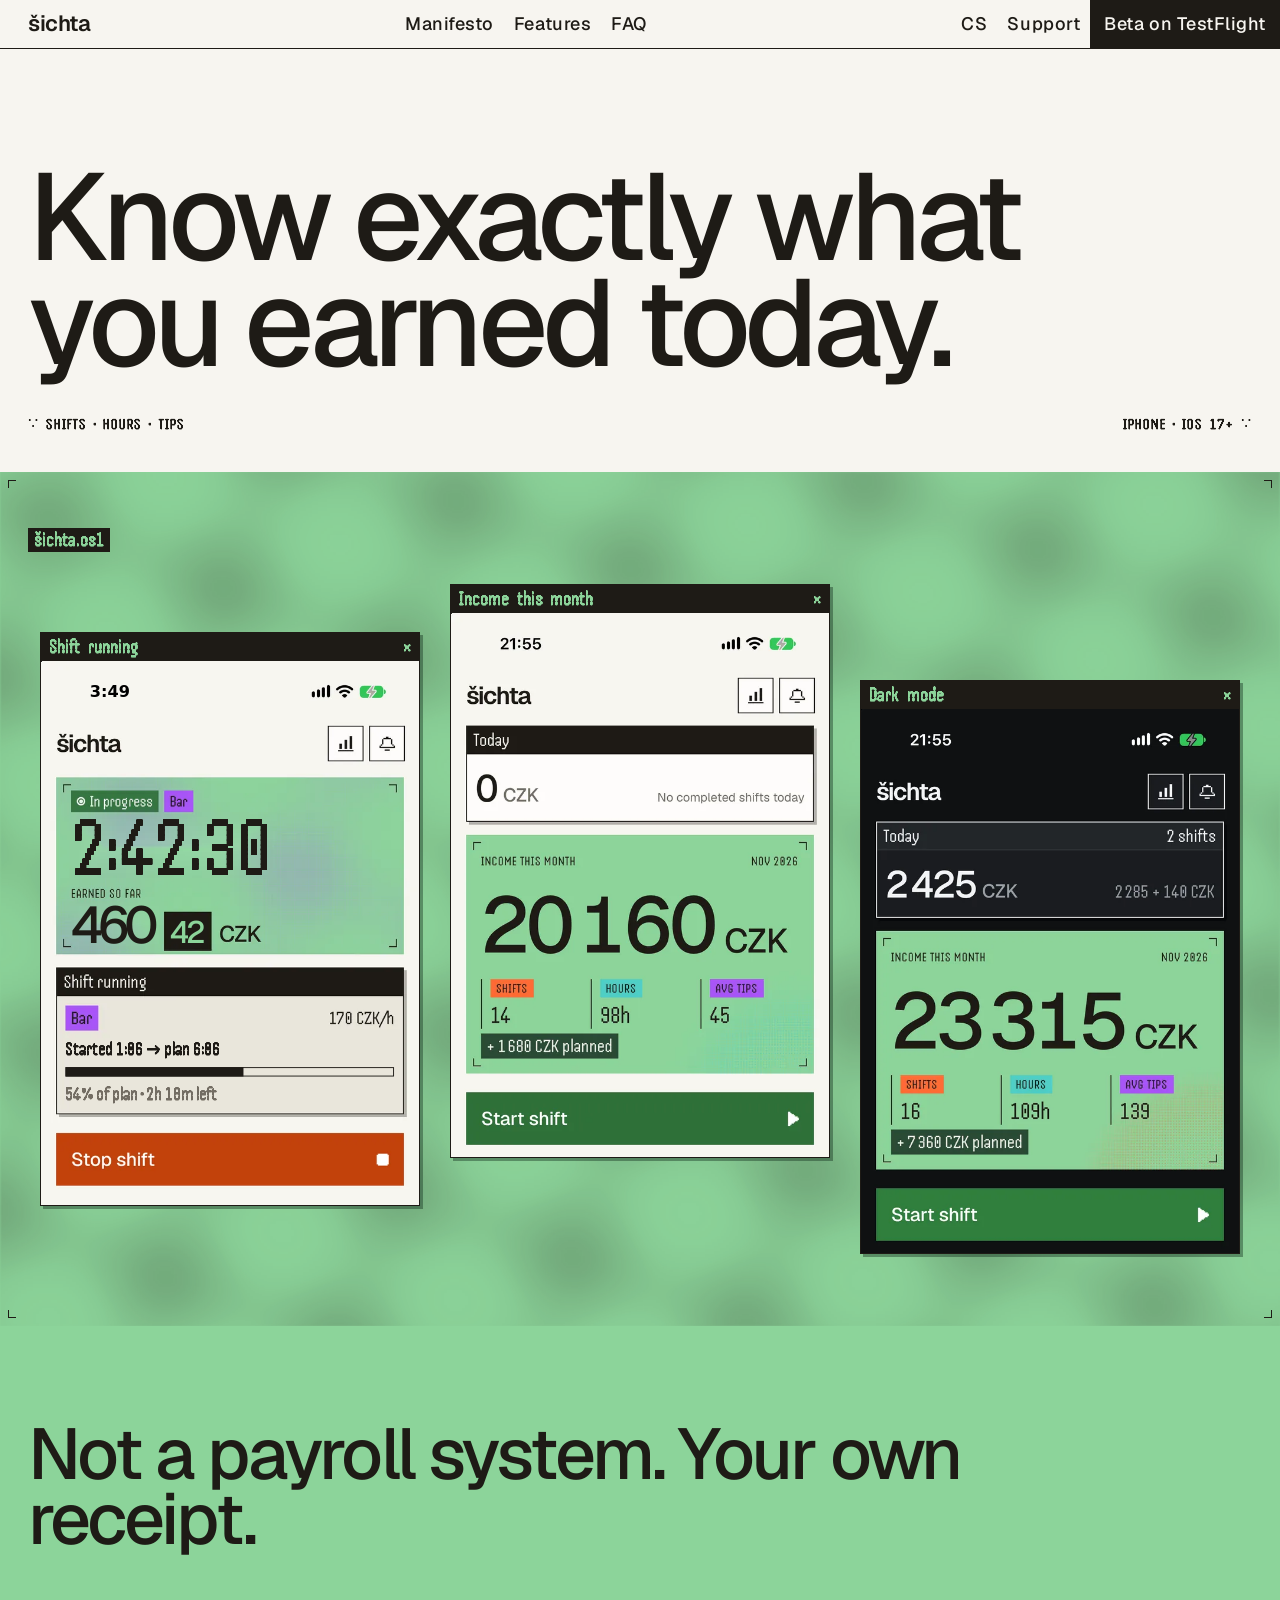
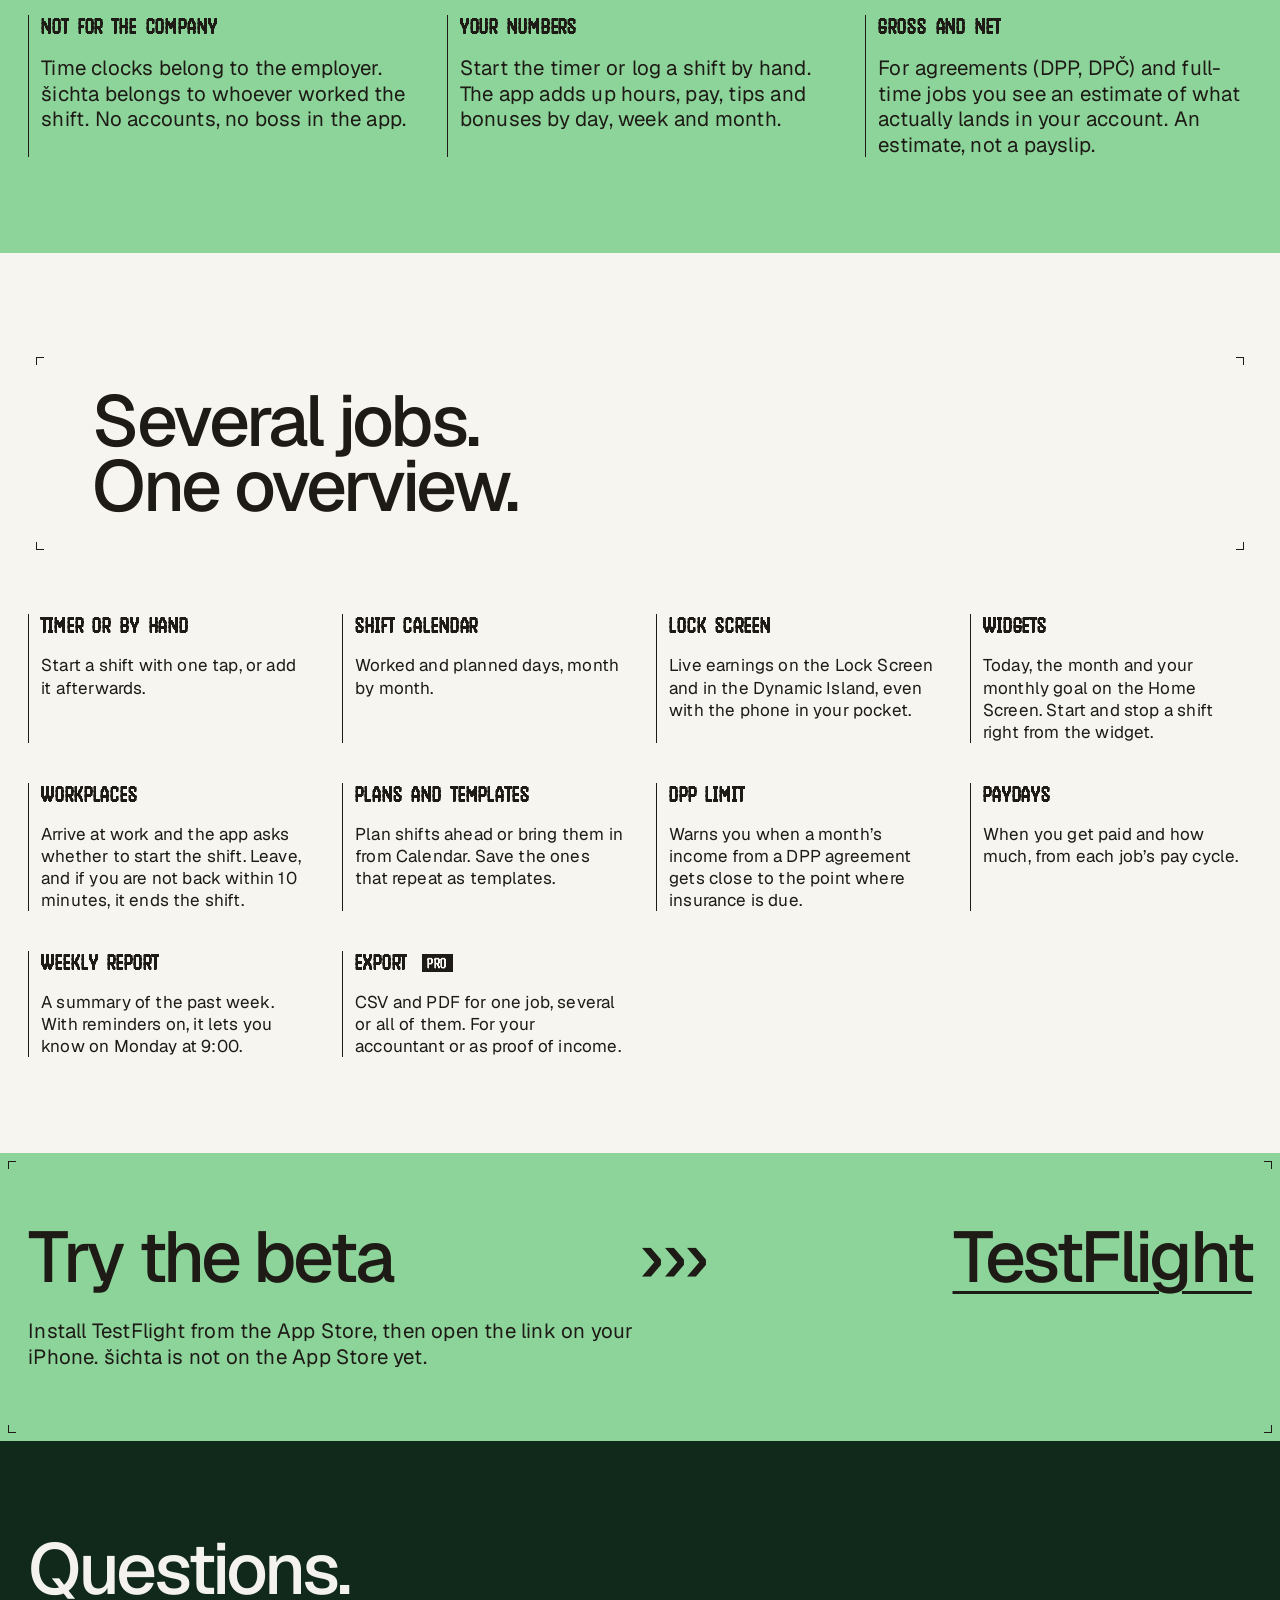
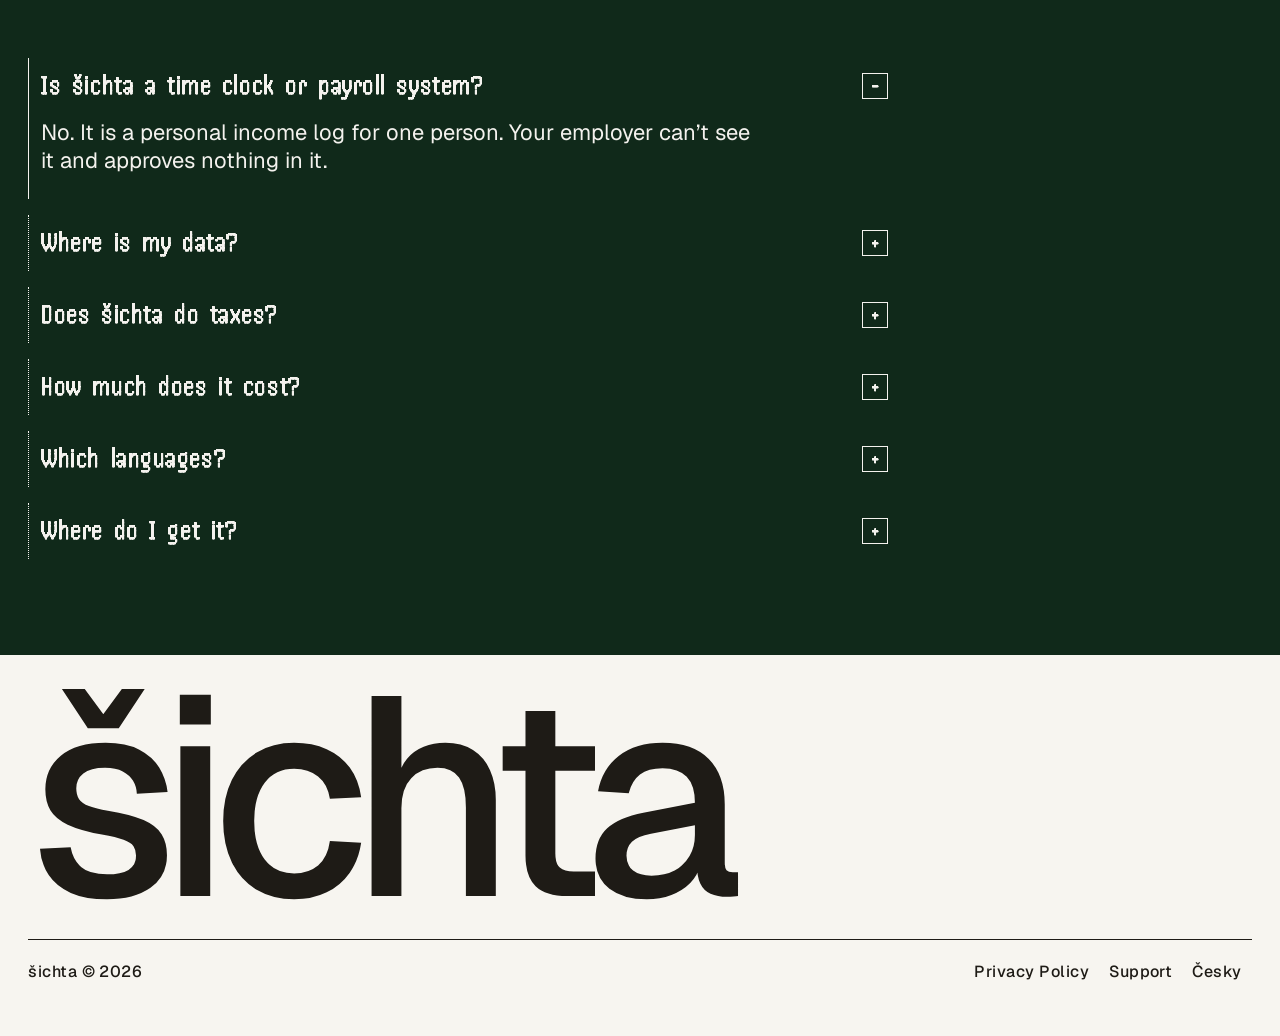
==== index.en.html @ 4fa84c01 "Landing: live running shift, stage shader, sticky header - The running-shift screenshot now ticks fr" ====
<!doctype html>
<html lang="en">
<head>
<meta charset="utf-8">
<meta name="viewport" content="width=device-width, initial-scale=1">
<title>šichta — know exactly what you earned today</title>
<meta name="description" content="šichta is a personal log of your shifts and earnings for side jobs, agreements and full-time work. Timer, tips, net pay estimate, paydays and widgets. iPhone beta on TestFlight.">
<link rel="canonical" href="https://theanhgen.github.io/sichta-legal/index.en.html">
<link rel="alternate" hreflang="cs" href="https://theanhgen.github.io/sichta-legal/">
<link rel="alternate" hreflang="en" href="https://theanhgen.github.io/sichta-legal/index.en.html">
<link rel="alternate" hreflang="x-default" href="https://theanhgen.github.io/sichta-legal/">
<meta name="theme-color" content="#F7F5F0">
<meta property="og:type" content="website">
<meta property="og:site_name" content="šichta">
<meta property="og:locale" content="en_US">
<meta property="og:title" content="šichta — know exactly what you earned today">
<meta property="og:description" content="šichta is a personal log of your shifts and earnings for side jobs, agreements and full-time work. Timer, tips, net pay estimate, paydays and widgets. iPhone beta on TestFlight.">
<meta property="og:url" content="https://theanhgen.github.io/sichta-legal/index.en.html">
<meta property="og:image" content="https://theanhgen.github.io/sichta-legal/assets/img/og-en.png">
<meta property="og:image:width" content="1200">
<meta property="og:image:height" content="630">
<meta property="og:image:alt" content="šichta — your personal log of shifts and earnings">
<meta name="twitter:card" content="summary_large_image">
<link rel="icon" type="image/png" sizes="32x32" href="assets/img/favicon-32.png">
<link rel="apple-touch-icon" href="assets/img/apple-touch-icon.png">
<link rel="preload" href="assets/fonts/Geist-Medium.woff2" as="font" type="font/woff2" crossorigin>
<link rel="preload" href="assets/fonts/Handjet-Medium.woff2" as="font" type="font/woff2" crossorigin>
<link rel="stylesheet" href="assets/site.css?v=4">
<script src="assets/site.js?v=4" defer></script>
</head>
<body>
<a class="skip" href="#main">Skip to content</a>
<header class="nav">
<a class="brand" href="#top">šichta</a>
<nav class="grp sections" aria-label="Sections">
<a href="#manifest">Manifesto</a>
<a href="#features">Features</a>
<a href="#faq">FAQ</a>
</nav>
<div class="grp">
<a href="index.html" hreflang="cs" lang="cs" title="Česky">CS</a>
<a class="wide" href="support.en.html">Support</a>
<a class="cta" href="https://testflight.apple.com/join/hakq1vy3">Beta on TestFlight</a>
</div>
</header>

<main id="main">
<section id="top" class="hero wrap">
<h1 class="hero-h">Know exactly what<br>you earned today.</h1>
<div class="hero-meta">
<span class="mono">∵ shifts · hours · tips</span>
<span class="mono">iPhone · iOS 17+ ∵</span>
</div>
</section>

<section class="stage-sec blk dots crop wrap" data-shader aria-label="Screenshots of the app">
<span class="tk tl"></span><span class="tk tr"></span><span class="tk bl"></span><span class="tk br"></span>
<div class="dither" style="right: -160px; bottom: -200px; width: 720px; height: 720px"></div>
<div class="dither" style="left: -220px; top: 120px; width: 520px; height: 520px"></div>
<div style="position: relative; margin-bottom: 32px"><span class="chip">šichta.os1</span></div>
<div class="stage">
<figure class="win">
<figcaption class="win-bar"><span>Shift running</span><span aria-hidden="true">×</span></figcaption>
<div class="live" data-live="en">
<img src="assets/img/run-en.webp" data-live-src="assets/img/run-en-live.webp" width="640" height="923" alt="A running shift: timer, 460 CZK earned so far, 170 CZK/h, 54% of plan" decoding="async">
<svg class="live-ov" viewBox="0 0 1206 1740" aria-hidden="true" focusable="false">
<text class="lv-sb" data-k="clock" x="155.7" y="116">21:54</text>
<text class="lv-timer" data-k="timer" x="96" y="680">2:42:27</text>
<text class="lv-int" data-k="int" x="96.4" y="900">460</text>
<svg class="lv-cents" x="395" y="805" width="146" height="119" viewBox="0 0 146 119" overflow="hidden"><g class="lv-roll" data-k="c0"></g><g class="lv-roll" data-k="c1"></g></svg>
<text class="lv-line" data-k="start" x="77.5" y="1257.8"></text>
<rect class="lv-fill" data-k="fill" x="78" y="1298" width="570" height="30"/>
<rect class="lv-frame" x="79.5" y="1299.5" width="1047" height="27"/>
<text class="lv-line lv-muted" data-k="pct" x="77.7" y="1403.7"></text>
</svg>
</div>
</figure>
<figure class="win">
<figcaption class="win-bar"><span>Income this month</span><span aria-hidden="true">×</span></figcaption>
<img src="assets/img/month-en.webp" width="640" height="923" alt="Home screen: income this month 20,160 CZK, 14 shifts, 98 hours" loading="lazy" decoding="async">
</figure>
<figure class="win">
<figcaption class="win-bar"><span>Dark mode</span><span aria-hidden="true">×</span></figcaption>
<img src="assets/img/dark-en.webp" width="640" height="923" alt="Home screen in dark mode: today 2,425 CZK, month 23,315 CZK, upcoming planned shifts" loading="lazy" decoding="async">
</figure>
</div>
</section>

<section id="manifest" class="sec blk wrap">
<h2 class="sec-h" style="max-width: 1100px">Not a payroll system. Your own receipt.</h2>
<div class="cols" style="margin-top: 64px">
<div class="rule">
<h3 class="mono">Not for the company</h3>
<p class="lead">Time clocks belong to the employer. šichta belongs to whoever worked the shift. No accounts, no boss in the app.</p>
</div>
<div class="rule">
<h3 class="mono">Your numbers</h3>
<p class="lead">Start the timer or log a shift by hand. The app adds up hours, pay, tips and bonuses by day, week and month.</p>
</div>
<div class="rule">
<h3 class="mono">Gross and net</h3>
<p class="lead">For agreements (DPP, DPČ) and full-time jobs you see an estimate of what actually lands in your account. An estimate, not a payslip.</p>
</div>
</div>
</section>

<section id="features" class="sec wrap">
<div class="crop" style="padding: 40px clamp(16px, 5vw, 80px)">
<span class="tk tl"></span><span class="tk tr"></span><span class="tk bl"></span><span class="tk br"></span>
<h2 class="sec-h">Several jobs.<br>One overview.</h2>
</div>
<div class="cols cols-f" style="margin-top: 56px">
<div class="rule">
<h3 class="mono">Timer or by hand</h3>
<p class="body">Start a shift with one tap, or add it afterwards.</p>
</div>
<div class="rule">
<h3 class="mono">Shift calendar</h3>
<p class="body">Worked and planned days, month by month.</p>
</div>
<div class="rule">
<h3 class="mono">Lock Screen</h3>
<p class="body">Live earnings on the Lock Screen and in the Dynamic Island, even with the phone in your pocket.</p>
</div>
<div class="rule">
<h3 class="mono">Widgets</h3>
<p class="body">Today, the month and your monthly goal on the Home Screen. Start and stop a shift right from the widget.</p>
</div>
<div class="rule">
<h3 class="mono">Workplaces</h3>
<p class="body">Arrive at work and the app asks whether to start the shift. Leave, and if you are not back within 10 minutes, it ends the shift.</p>
</div>
<div class="rule">
<h3 class="mono">Plans and templates</h3>
<p class="body">Plan shifts ahead or bring them in from Calendar. Save the ones that repeat as templates.</p>
</div>
<div class="rule">
<h3 class="mono">DPP limit</h3>
<p class="body">Warns you when a month’s income from a DPP agreement gets close to the point where insurance is due.</p>
</div>
<div class="rule">
<h3 class="mono">Paydays</h3>
<p class="body">When you get paid and how much, from each job’s pay cycle.</p>
</div>
<div class="rule">
<h3 class="mono">Weekly report</h3>
<p class="body">A summary of the past week. With reminders on, it lets you know on Monday at 9:00.</p>
</div>
<div class="rule">
<h3 class="mono">Export <span class="chip chip-pro">Pro</span></h3>
<p class="body">CSV and PDF for one job, several or all of them. For your accountant or as proof of income.</p>
</div>
</div>
</section>

<section id="beta" class="beta blk crop wrap">
<span class="tk tl"></span><span class="tk tr"></span><span class="tk bl"></span><span class="tk br"></span>
<div class="beta-row">
<h2 class="sec-h">Try the beta</h2>
<span class="sec-h" aria-hidden="true">›››</span>
<a class="sec-h" href="https://testflight.apple.com/join/hakq1vy3">TestFlight</a>
</div>
<p class="lead">Install TestFlight from the App Store, then open the link on your iPhone. šichta is not on the App Store yet.</p>
</section>

<section id="faq" class="sec night wrap">
<h2 class="sec-h">Questions.</h2>
<div class="faqs">
<details class="faq" open>
<summary>Is šichta a time clock or payroll system?</summary>
<p>No. It is a personal income log for one person. Your employer can’t see it and approves nothing in it.</p>
</details>
<details class="faq">
<summary>Where is my data?</summary>
<p>On your phone, with a backup in your iCloud. If you turn on AI Sync, shifts are also sent to šichta’s server. The app sends anonymous usage statistics to its own server, with no ad networks, and you can turn them off in Settings. Details are in the <a href="privacy-policy.en.html">Privacy Policy</a>.</p>
</details>
<details class="faq">
<summary>Does šichta do taxes?</summary>
<p>It estimates net pay for DPP, DPČ and full-time (HPP) jobs in the Czech Republic. An estimate, not a payslip.</p>
</details>
<details class="faq">
<summary>How much does it cost?</summary>
<p>The basics are free; history and the calendar show the current month and the three before it. Pro unlocks your full history and CSV and PDF export. We’ll announce the Pro price before the App Store release.</p>
</details>
<details class="faq">
<summary>Which languages?</summary>
<p>Czech and English. Vietnamese, Ukrainian and Russian are in beta.</p>
</details>
<details class="faq">
<summary>Where do I get it?</summary>
<p>For now as a beta on <a href="https://testflight.apple.com/join/hakq1vy3">TestFlight</a>. The App Store comes later.</p>
</details>
</div>
</section>
</main>

<footer class="foot wrap">
<div class="wordmark" aria-hidden="true">šichta</div>
<div class="nav">
<span>šichta © 2026</span>
<div class="grp">
<a href="privacy-policy.en.html">Privacy Policy</a>
<a href="support.en.html">Support</a>
<a href="index.html" hreflang="cs" lang="cs">Česky</a>
</div>
</div>
</footer>
</body>
</html>
---- assets/site.css ----
/* šichta landing page. Tokens from the app (Sichta/Theme/AppTheme.swift) and the
   redesign board's sichta.css: no radii, hairlines, hard offset shadows, inverted
   bitmap labels, colour blocks, crop ticks. Fonts are self-hosted (SIL OFL). */
@font-face { font-family: 'Geist'; src: url('fonts/Geist-Regular.woff2') format('woff2'); font-weight: 400; font-display: swap; }
@font-face { font-family: 'Geist'; src: url('fonts/Geist-Medium.woff2') format('woff2'); font-weight: 500; font-display: swap; }
@font-face { font-family: 'Geist'; src: url('fonts/Geist-SemiBold.woff2') format('woff2'); font-weight: 600; font-display: swap; }
@font-face { font-family: 'Handjet'; src: url('fonts/Handjet-Medium.woff2') format('woff2'); font-weight: 500; font-display: swap; }
@font-face { font-family: 'Handjet'; src: url('fonts/Handjet-Bold.woff2') format('woff2'); font-weight: 700; font-display: swap; }

:root {
  --bg: #F7F5F0;
  --surface: #FDFCFB;
  --panel: #E9E5DC;
  --ink: #1E1B16;
  --muted: #736D63;
  --fill: #2E7038;
  --shadow: rgba(30, 27, 22, .32);
  --pad: clamp(16px, 2.2vw, 32px);
  --mono: 'Handjet', ui-monospace, monospace;
}
* { box-sizing: border-box; }
html { scroll-behavior: smooth; -webkit-text-size-adjust: 100%; }
@media (prefers-reduced-motion: reduce) { html { scroll-behavior: auto; } }
body {
  margin: 0; background: var(--bg); color: var(--ink);
  font-family: 'Geist', system-ui, sans-serif; font-size: 16px; line-height: 1.25;
  -webkit-font-smoothing: antialiased;
}
a { color: inherit; }
a:focus-visible, summary:focus-visible { outline: 2px solid var(--fill); outline-offset: 2px; }
img { display: block; max-width: 100%; height: auto; }
.skip { position: absolute; left: -9999px; }
.skip:focus { left: 8px; top: 8px; z-index: 10; background: var(--ink); color: var(--bg); padding: 8px 12px; }

/* Blocks */
.wrap { padding-left: var(--pad); padding-right: var(--pad); }
.blk { --bg: #8CD49A; --muted: #2A4A35; --shadow: rgba(16, 41, 26, .4); background: var(--bg); color: var(--ink); }
.night { --bg: #10291A; --surface: #173524; --panel: #173524; --ink: #F4F2EE; --muted: #A9C2AF; --shadow: rgba(0, 0, 0, .5); background: var(--bg); color: var(--ink); }
.dots { background-image: radial-gradient(color-mix(in srgb, var(--ink) 55%, transparent) .8px, transparent 1px); background-size: 8px 8px; }
.dither { position: absolute; opacity: .6; background-image: radial-gradient(var(--ink) 1px, transparent 1.2px); background-size: 4px 4px; -webkit-mask-image: radial-gradient(closest-side, #000 35%, transparent 100%); mask-image: radial-gradient(closest-side, #000 35%, transparent 100%); pointer-events: none; }
.crop { position: relative; }
.crop > .tk { position: absolute; width: 8px; height: 8px; border: 0 solid var(--ink); pointer-events: none; }
.crop > .tl { top: 8px; left: 8px; border-top-width: 1px; border-left-width: 1px; }
.crop > .tr { top: 8px; right: 8px; border-top-width: 1px; border-right-width: 1px; }
.crop > .bl { bottom: 8px; left: 8px; border-bottom-width: 1px; border-left-width: 1px; }
.crop > .br { bottom: 8px; right: 8px; border-bottom-width: 1px; border-right-width: 1px; }

/* Type */
.mono { font-family: var(--mono); font-weight: 500; font-size: 16px; line-height: 1; letter-spacing: .06em; text-transform: uppercase; }
.mono, .chip, .win-bar, summary { font-variant-ligatures: none; word-spacing: .18em; }
.hero-h { margin: 0; font-weight: 500; font-size: clamp(52px, 9.6vw, 140px); line-height: .86; letter-spacing: -.045em; }
.sec-h { margin: 0; font-weight: 500; font-size: clamp(40px, 5.6vw, 82px); line-height: .9; letter-spacing: -.04em; }
.lead { margin: 0; font-size: clamp(18px, 1.6vw, 22px); line-height: 1.25; letter-spacing: .01em; }
.body { margin: 0; font-size: 17px; line-height: 1.3; letter-spacing: .01em; }
.chip { display: inline-block; background: var(--ink); color: var(--bg); font-family: var(--mono); font-weight: 500; font-size: 20px; line-height: 1; padding: 2px 6px; white-space: nowrap; }
.chip-pro { font-size: 16px; padding: 1px 5px; margin-left: 6px; vertical-align: 1px; letter-spacing: .04em; }

/* Nav */
body > header.nav { position: sticky; top: 0; z-index: 20; background: var(--bg); }
main section[id] { scroll-margin-top: 48px; }
.nav { display: flex; justify-content: space-between; align-items: stretch; flex-wrap: wrap; font-weight: 500; font-size: 18px; letter-spacing: .03em; border-bottom: 1px solid var(--ink); }
.nav a { display: flex; align-items: center; min-height: 48px; padding: 0 10px; text-decoration: none; }
.nav a:hover { text-decoration: underline; text-underline-offset: .2em; }
.nav .brand { padding-left: var(--pad); font-weight: 600; font-size: 22px; letter-spacing: -.02em; }
.nav .grp { display: flex; flex-wrap: wrap; }
.nav a.cta { background: var(--ink); color: var(--bg); padding: 0 14px; }
.nav a.cta:hover { text-decoration: none; background: var(--fill); }
@media (max-width: 720px) {
  .nav .sections, .nav .wide { display: none; }
  .nav { font-size: 16px; flex-wrap: nowrap; }
  .nav a.cta { padding: 0 12px; }
}

/* Hero */
.hero { padding-top: clamp(56px, 9vw, 150px); padding-bottom: 40px; }
@media (max-width: 720px) { .hero-h br { display: none; } }
.hero-meta { display: flex; justify-content: space-between; gap: 16px; flex-wrap: wrap; margin-top: 40px; }

/* Stage: real screenshots in board windows */
.stage-sec { padding-top: 56px; padding-bottom: 72px; overflow: hidden; }
.stage { position: relative; display: grid; grid-template-columns: repeat(3, minmax(0, 1fr)); gap: clamp(16px, 2.4vw, 32px); align-items: start; max-width: 1200px; margin: 0 auto; }
.stage > figure:nth-child(1) { margin-top: 48px; }
.stage > figure:nth-child(3) { margin-top: 96px; }
.win { margin: 0; background: var(--panel); border: 1px solid var(--ink); box-shadow: 3px 3px 0 var(--shadow); }
.win-bar { display: flex; justify-content: space-between; align-items: center; gap: 8px; background: var(--ink); color: var(--bg); font-family: var(--mono); font-weight: 500; font-size: 20px; line-height: 1; padding: 4px 8px; }
.win img { width: 100%; aspect-ratio: 640 / 923; background: var(--bg); }
/* Live running card: SVG text over a screenshot with the changing parts removed */
.live { position: relative; }
.live-ov { position: absolute; inset: 0; width: 100%; height: 100%; visibility: hidden; }
.live.on .live-ov { visibility: visible; }
.live-ov text { font-variant-ligatures: none; }
.lv-cents { overflow: hidden; }
.lv-sb { font-family: -apple-system, 'SF Pro Text', system-ui, sans-serif; font-weight: 600; font-size: 51.6px; fill: #000; }
.lv-timer { font-family: 'Handjet', ui-monospace, monospace; font-weight: 500; font-size: 265px; fill: #1E1B16; }
.lv-int { font-family: 'Geist', system-ui, sans-serif; font-weight: 500; font-size: 165px; letter-spacing: -14px; fill: #1E1B16; }
.lv-roll { transition: transform .16s ease-out; }
.lv-roll text { font-family: 'Geist', system-ui, sans-serif; font-weight: 500; font-size: 99px; fill: #8CD49A; text-anchor: middle; }
.lv-line { font-family: 'Handjet', ui-monospace, monospace; font-weight: 500; font-size: 61.7px; fill: #1E1B16; }
.lv-muted { fill: #736D63; }
.lv-fill { fill: #1E1B16; }
.lv-frame { fill: none; stroke: #1E1B16; stroke-width: 3; }
@media (prefers-reduced-motion: reduce) { .lv-roll { transition: none; } }

/* Stage shader (assets/site.js); the CSS dots stay as the fallback */
.stage-sec > canvas.shader { position: absolute; inset: 0; width: 100%; height: 100%; pointer-events: none; filter: blur(.8px); }
.stage-sec.shader-on { background-image: none; }
.stage-sec.shader-on .dither { display: none; }

@media (max-width: 760px) {
  .stage { display: flex; overflow-x: auto; scroll-snap-type: x mandatory; gap: 16px; margin: 0 calc(-1 * var(--pad)); padding: 0 var(--pad) 12px; -webkit-overflow-scrolling: touch; }
  .stage > figure { flex: 0 0 78%; scroll-snap-align: center; margin-top: 0 !important; }
}

/* Sections */
.sec { padding-top: clamp(64px, 8vw, 96px); padding-bottom: clamp(64px, 8vw, 96px); }
.cols { display: grid; grid-template-columns: repeat(auto-fit, minmax(240px, 1fr)); gap: 32px; }
.cols-f { grid-template-columns: repeat(auto-fit, minmax(220px, 1fr)); gap: 40px 32px; }
.rule { border-left: 1px solid var(--ink); padding-left: 12px; }
.rule h3 { margin: 0 0 18px; }
.rule h3.mono { font-weight: 700; font-size: 22px; letter-spacing: .04em; }
.note { margin: 40px 0 0; color: var(--muted); font-size: 15px; line-height: 1.35; max-width: 720px; }
.note a { text-underline-offset: .15em; }

/* Beta CTA */
.beta { padding-top: 72px; padding-bottom: 72px; }
.beta-row { display: flex; flex-wrap: wrap; justify-content: space-between; align-items: center; gap: 24px; }
.beta-row a { text-underline-offset: .12em; text-decoration-thickness: 3px; }
.beta-row a:hover { background: var(--ink); color: var(--bg); text-decoration: none; }
.beta p { margin: 28px 0 0; max-width: 640px; }

/* FAQ */
.faqs { margin-top: 56px; display: flex; flex-direction: column; gap: 16px; max-width: 860px; }
details.faq { border-left: 1px dotted var(--ink); padding: 0 0 0 12px; }
details.faq[open] { border-left-style: solid; }
details.faq > summary { display: flex; justify-content: space-between; align-items: center; gap: 16px; min-height: 56px; cursor: pointer; list-style: none; font-family: var(--mono); font-weight: 500; font-size: clamp(22px, 2.2vw, 28px); line-height: 1.05; letter-spacing: .02em; }
details.faq > summary::-webkit-details-marker { display: none; }
details.faq > summary::after { content: '+'; display: grid; place-items: center; flex: none; width: 24px; height: 24px; border: 1px solid var(--ink); font-family: var(--mono); font-size: 20px; line-height: 1; }
details.faq[open] > summary::after { content: '−'; }
details.faq > p { margin: 0; padding: 4px 0 24px; max-width: 720px; font-size: clamp(18px, 1.8vw, 22px); line-height: 1.3; }
details.faq a { text-underline-offset: .15em; }

/* Footer */
.foot { padding-top: 32px; padding-bottom: 40px; }
.wordmark { font-weight: 500; font-size: clamp(96px, 22vw, 330px); line-height: .78; letter-spacing: -.06em; }
.foot .nav { margin-top: 32px; font-size: 16px; border-top: 1px solid var(--ink); border-bottom: 0; padding-top: 8px; }
.foot .nav span { display: flex; align-items: center; min-height: 48px; }
@media (max-width: 720px) {
  .foot .nav { flex-wrap: wrap; flex-direction: column; }
  .foot .nav a { padding: 0 20px 0 0; }
}
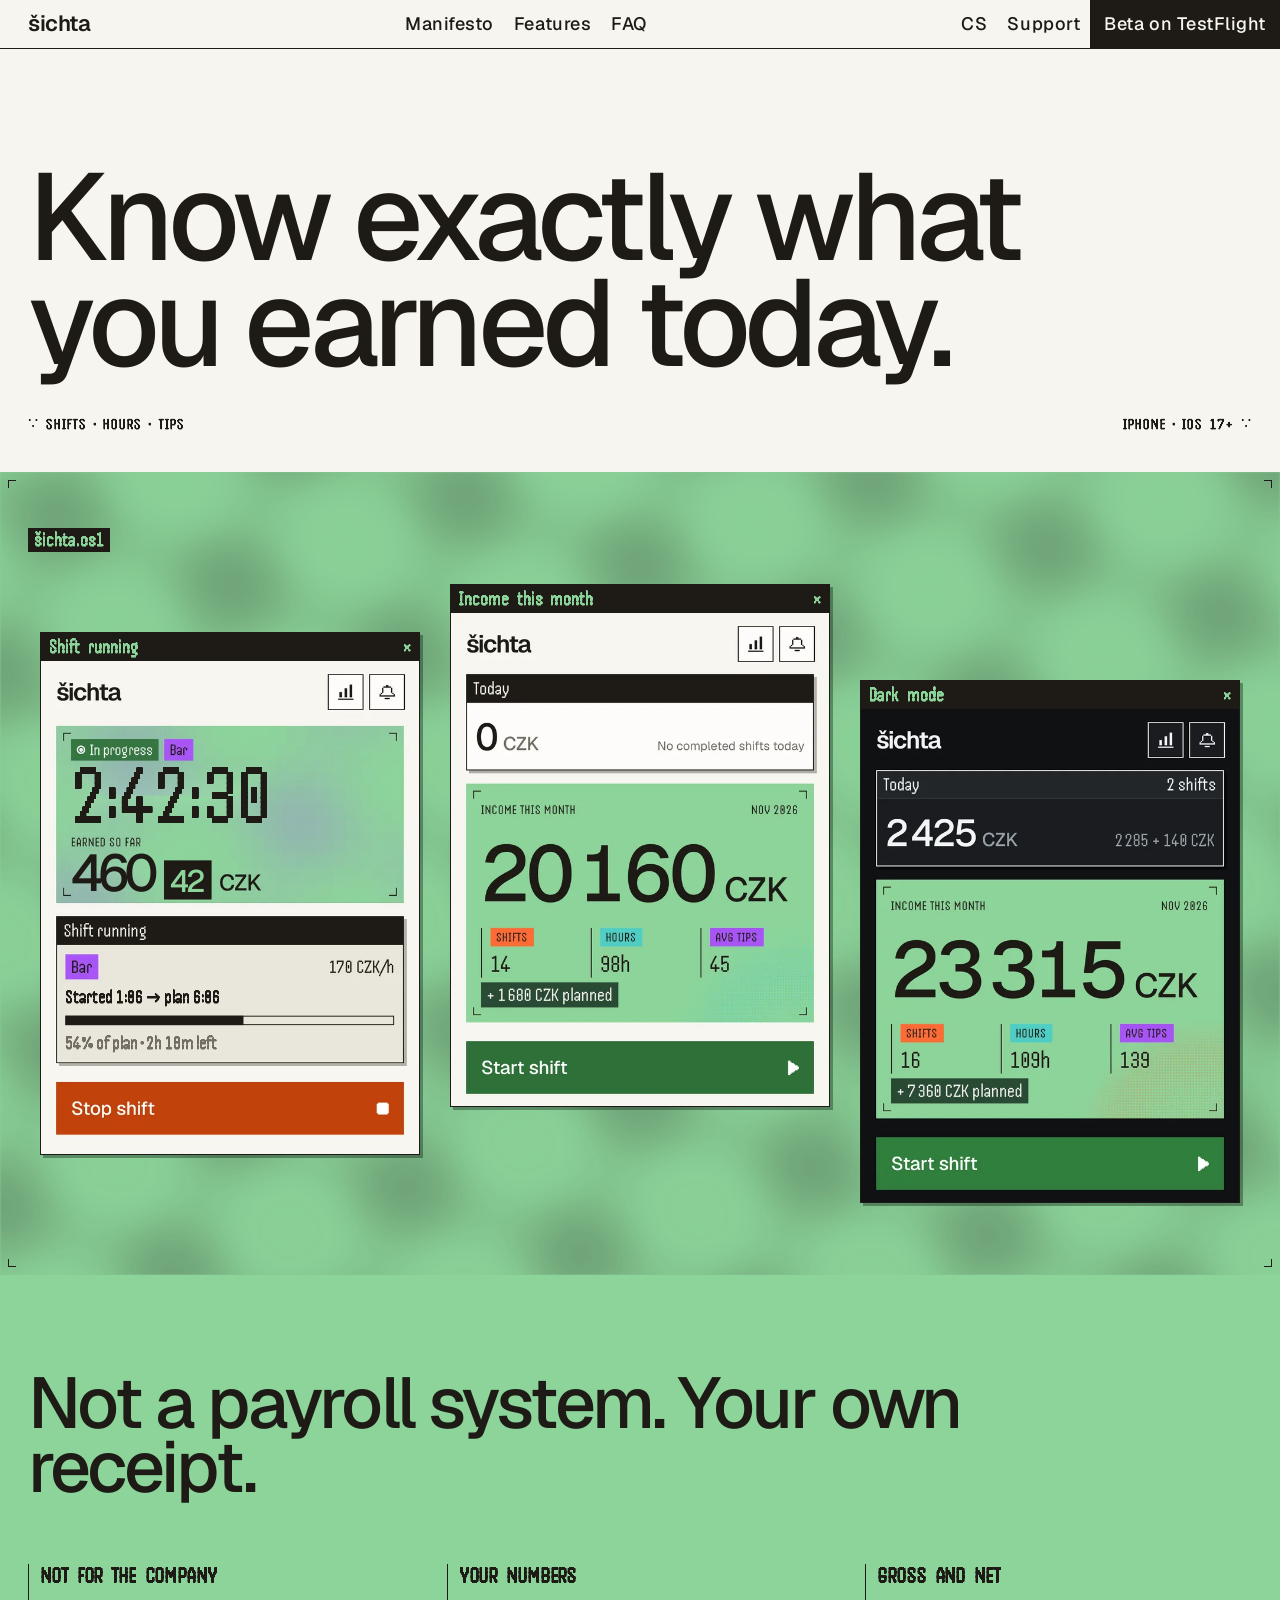
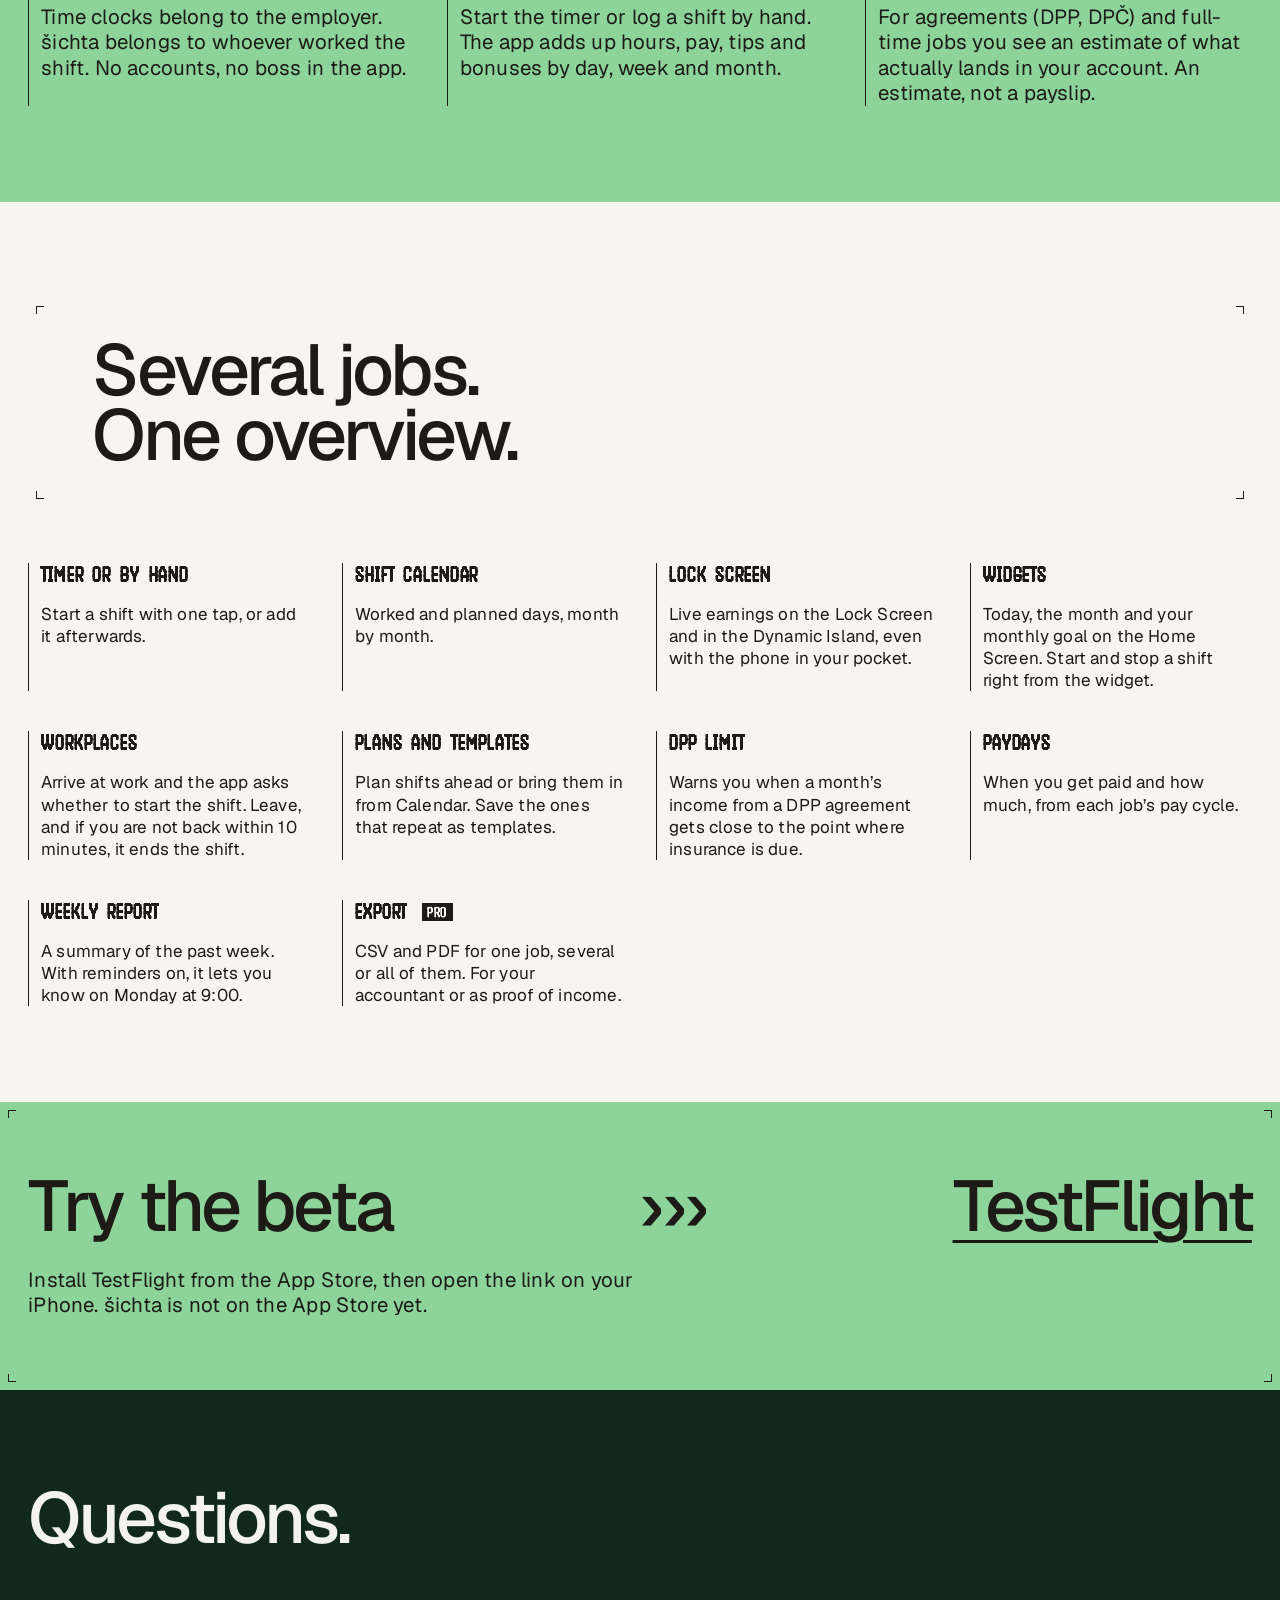
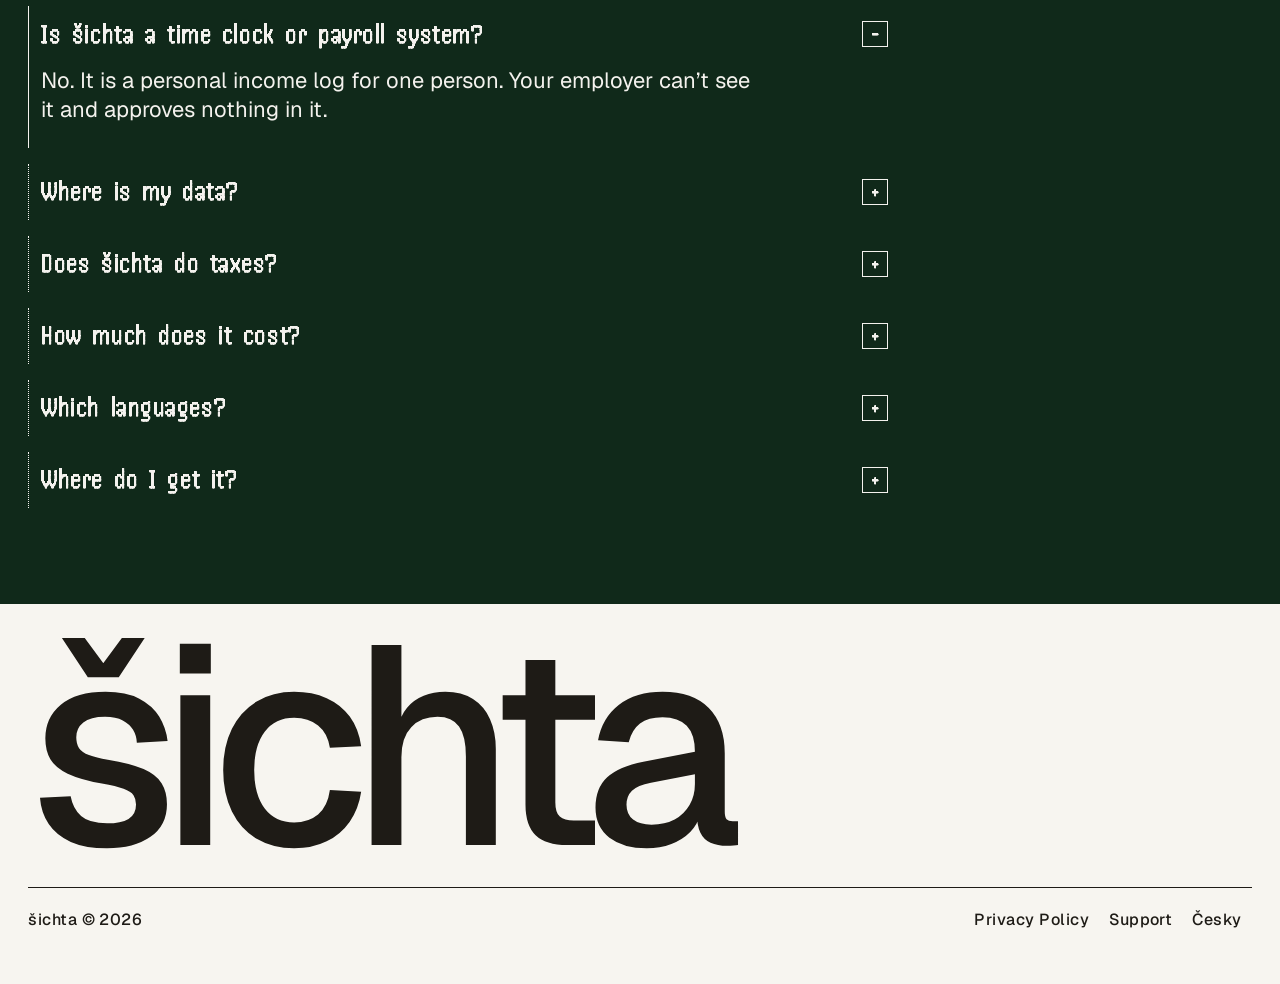
==== commit 688b056c: "Landing: crop the status bar from the app screenshots The clock, Dynamic Island, signal and battery " ====
--- a/index.en.html
+++ b/index.en.html
@@ -16,7 +16,7 @@
 <meta property="og:title" content="šichta — know exactly what you earned today">
 <meta property="og:description" content="šichta is a personal log of your shifts and earnings for side jobs, agreements and full-time work. Timer, tips, net pay estimate, paydays and widgets. iPhone beta on TestFlight.">
 <meta property="og:url" content="https://theanhgen.github.io/sichta-legal/index.en.html">
-<meta property="og:image" content="https://theanhgen.github.io/sichta-legal/assets/img/og-en.png">
+<meta property="og:image" content="https://theanhgen.github.io/sichta-legal/assets/img/og-en.png?v=5">
 <meta property="og:image:width" content="1200">
 <meta property="og:image:height" content="630">
 <meta property="og:image:alt" content="šichta — your personal log of shifts and earnings">
@@ -25,8 +25,8 @@
 <link rel="apple-touch-icon" href="assets/img/apple-touch-icon.png">
 <link rel="preload" href="assets/fonts/Geist-Medium.woff2" as="font" type="font/woff2" crossorigin>
 <link rel="preload" href="assets/fonts/Handjet-Medium.woff2" as="font" type="font/woff2" crossorigin>
-<link rel="stylesheet" href="assets/site.css?v=4">
-<script src="assets/site.js?v=4" defer></script>
+<link rel="stylesheet" href="assets/site.css?v=5">
+<script src="assets/site.js?v=5" defer></script>
 </head>
 <body>
 <a class="skip" href="#main">Skip to content</a>
@@ -62,9 +62,8 @@
 <figure class="win">
 <figcaption class="win-bar"><span>Shift running</span><span aria-hidden="true">×</span></figcaption>
 <div class="live" data-live="en">
-<img src="assets/img/run-en.webp" data-live-src="assets/img/run-en-live.webp" width="640" height="923" alt="A running shift: timer, 460 CZK earned so far, 170 CZK/h, 54% of plan" decoding="async">
-<svg class="live-ov" viewBox="0 0 1206 1740" aria-hidden="true" focusable="false">
-<text class="lv-sb" data-k="clock" x="155.7" y="116">21:54</text>
+<img src="assets/img/run-en.webp?v=5" data-live-src="assets/img/run-en-live.webp?v=5" width="640" height="836" alt="A running shift: timer, 460 CZK earned so far, 170 CZK/h, 54% of plan" decoding="async">
+<svg class="live-ov" viewBox="0 165 1206 1575" aria-hidden="true" focusable="false">
 <text class="lv-timer" data-k="timer" x="96" y="680">2:42:27</text>
 <text class="lv-int" data-k="int" x="96.4" y="900">460</text>
 <svg class="lv-cents" x="395" y="805" width="146" height="119" viewBox="0 0 146 119" overflow="hidden"><g class="lv-roll" data-k="c0"></g><g class="lv-roll" data-k="c1"></g></svg>
@@ -77,11 +76,11 @@
 </figure>
 <figure class="win">
 <figcaption class="win-bar"><span>Income this month</span><span aria-hidden="true">×</span></figcaption>
-<img src="assets/img/month-en.webp" width="640" height="923" alt="Home screen: income this month 20,160 CZK, 14 shifts, 98 hours" loading="lazy" decoding="async">
+<img src="assets/img/month-en.webp?v=5" width="640" height="836" alt="Home screen: income this month 20,160 CZK, 14 shifts, 98 hours" loading="lazy" decoding="async">
 </figure>
 <figure class="win">
 <figcaption class="win-bar"><span>Dark mode</span><span aria-hidden="true">×</span></figcaption>
-<img src="assets/img/dark-en.webp" width="640" height="923" alt="Home screen in dark mode: today 2,425 CZK, month 23,315 CZK, upcoming planned shifts" loading="lazy" decoding="async">
+<img src="assets/img/dark-en.webp?v=5" width="640" height="836" alt="Home screen in dark mode: today 2,425 CZK, month 23,315 CZK, upcoming planned shifts" loading="lazy" decoding="async">
 </figure>
 </div>
 </section>
--- a/assets/site.css
+++ b/assets/site.css
@@ -83,14 +83,13 @@
 .stage > figure:nth-child(3) { margin-top: 96px; }
 .win { margin: 0; background: var(--panel); border: 1px solid var(--ink); box-shadow: 3px 3px 0 var(--shadow); }
 .win-bar { display: flex; justify-content: space-between; align-items: center; gap: 8px; background: var(--ink); color: var(--bg); font-family: var(--mono); font-weight: 500; font-size: 20px; line-height: 1; padding: 4px 8px; }
-.win img { width: 100%; aspect-ratio: 640 / 923; background: var(--bg); }
+.win img { width: 100%; aspect-ratio: 640 / 836; background: var(--bg); }
 /* Live running card: SVG text over a screenshot with the changing parts removed */
 .live { position: relative; }
 .live-ov { position: absolute; inset: 0; width: 100%; height: 100%; visibility: hidden; }
 .live.on .live-ov { visibility: visible; }
 .live-ov text { font-variant-ligatures: none; }
 .lv-cents { overflow: hidden; }
-.lv-sb { font-family: -apple-system, 'SF Pro Text', system-ui, sans-serif; font-weight: 600; font-size: 51.6px; fill: #000; }
 .lv-timer { font-family: 'Handjet', ui-monospace, monospace; font-weight: 500; font-size: 265px; fill: #1E1B16; }
 .lv-int { font-family: 'Geist', system-ui, sans-serif; font-weight: 500; font-size: 165px; letter-spacing: -14px; fill: #1E1B16; }
 .lv-roll { transition: transform .16s ease-out; }
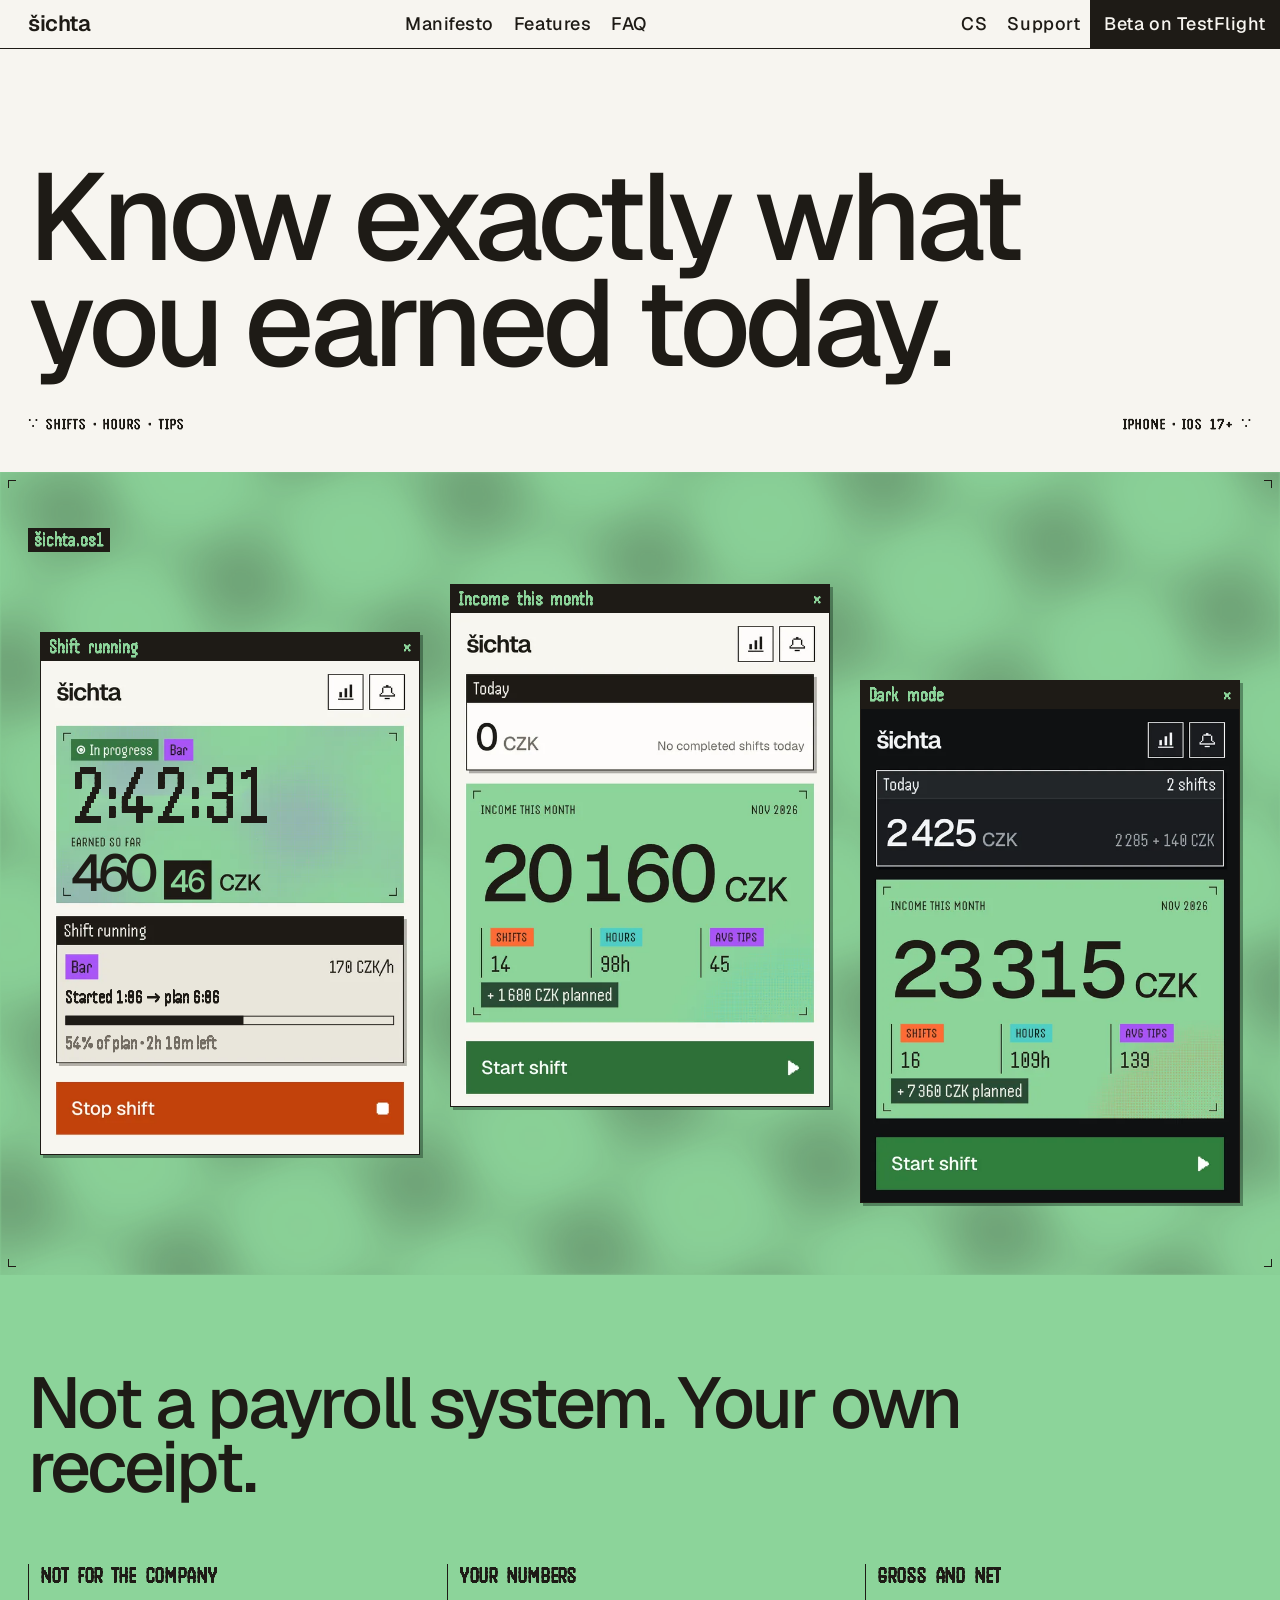
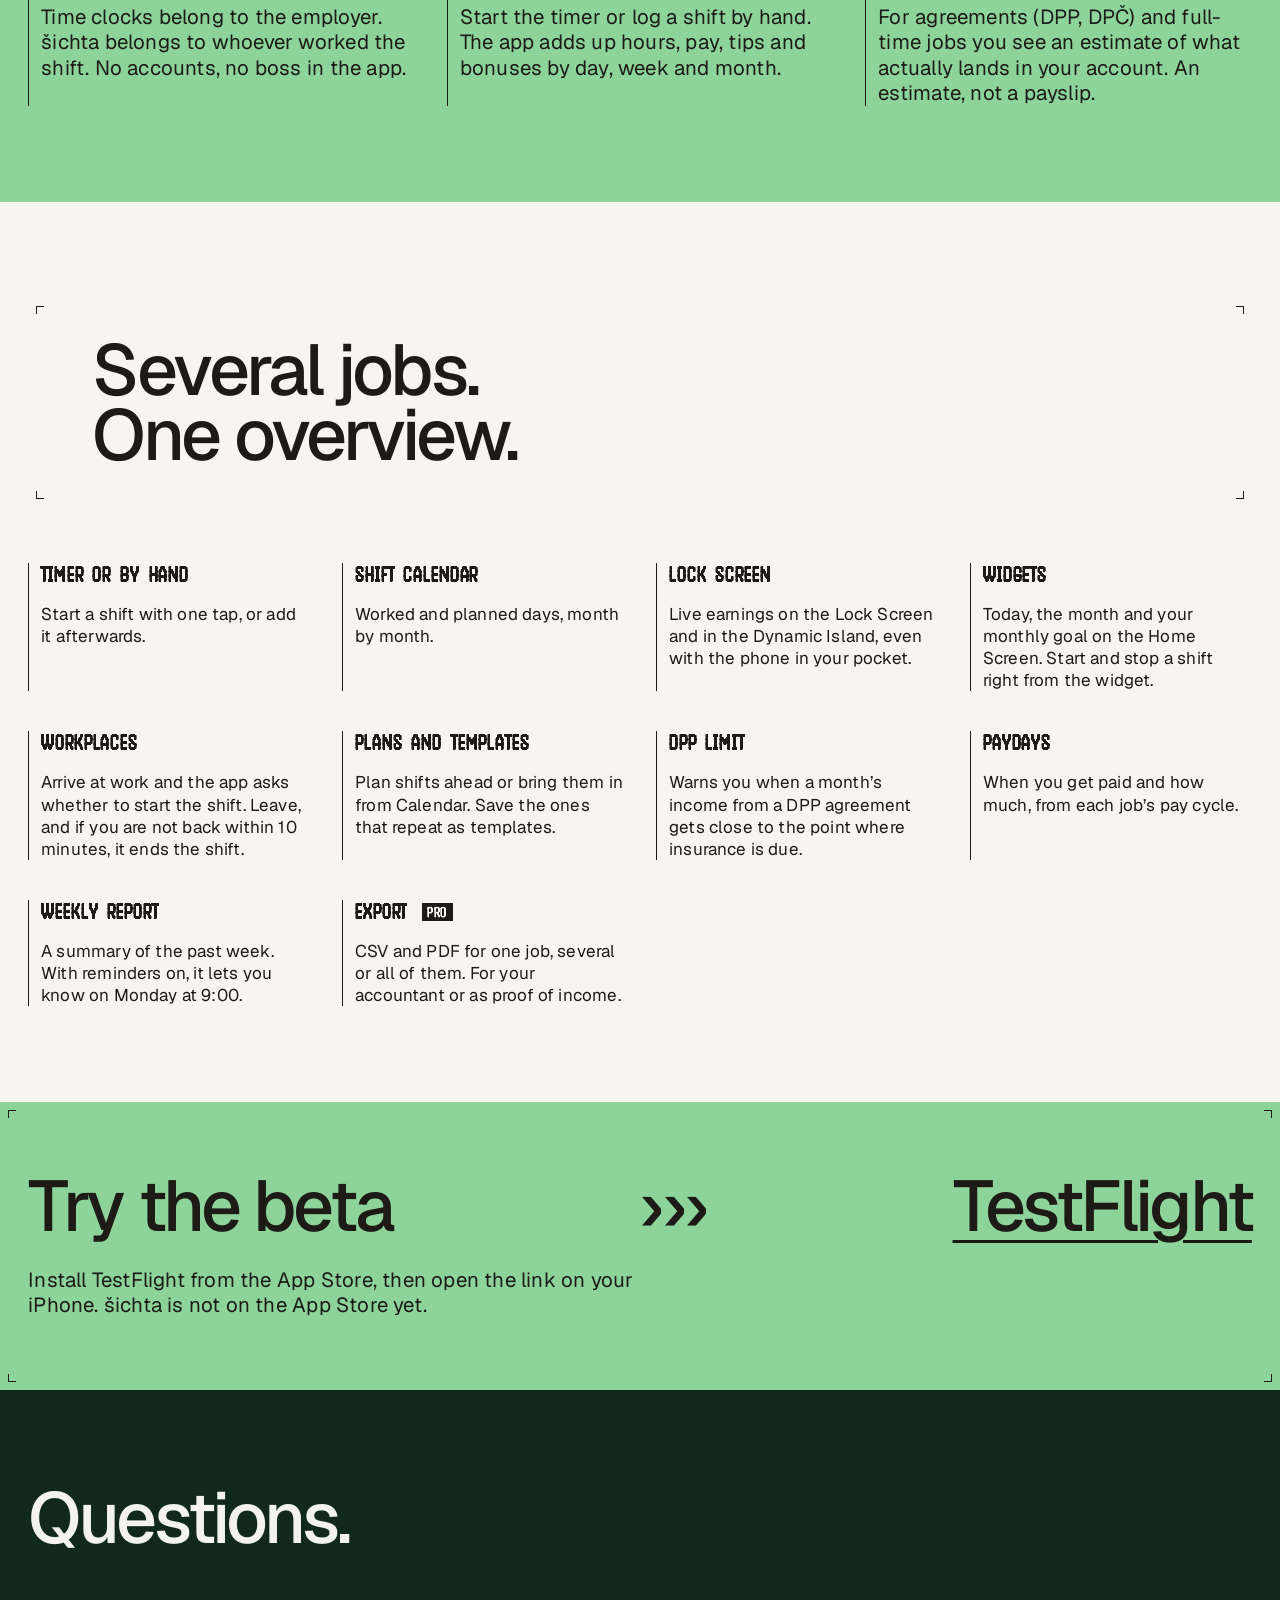
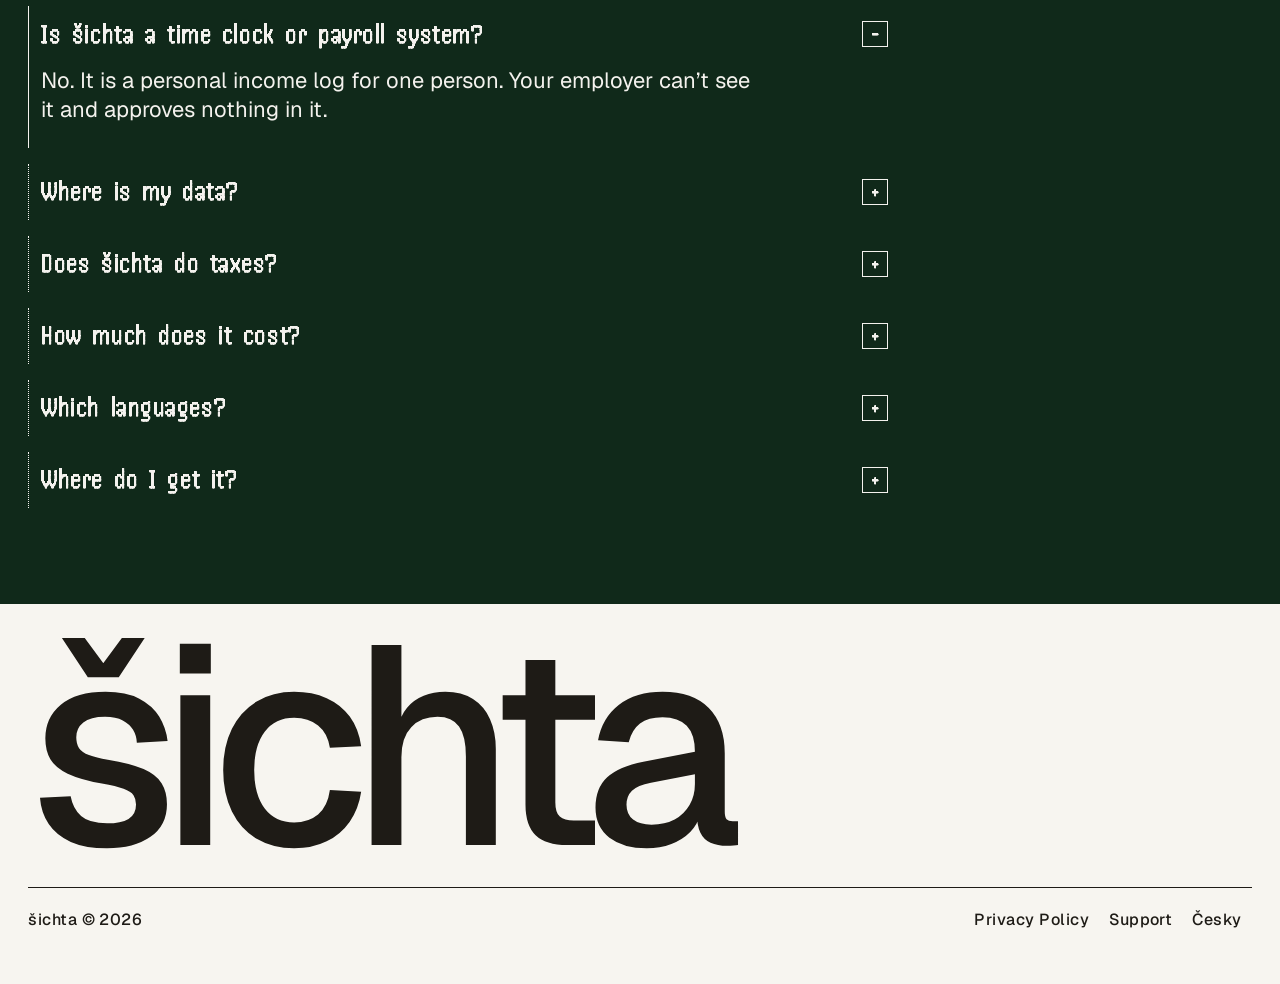
==== commit becd5e4b: "Landing: keep the space where the hero line break hides on mobile Co-Authored-By: Claude Opus 5.5 <n" ====
--- a/index.en.html
+++ b/index.en.html
@@ -46,7 +46,7 @@
 
 <main id="main">
 <section id="top" class="hero wrap">
-<h1 class="hero-h">Know exactly what<br>you earned today.</h1>
+<h1 class="hero-h">Know exactly what <br>you earned today.</h1>
 <div class="hero-meta">
 <span class="mono">∵ shifts · hours · tips</span>
 <span class="mono">iPhone · iOS 17+ ∵</span>
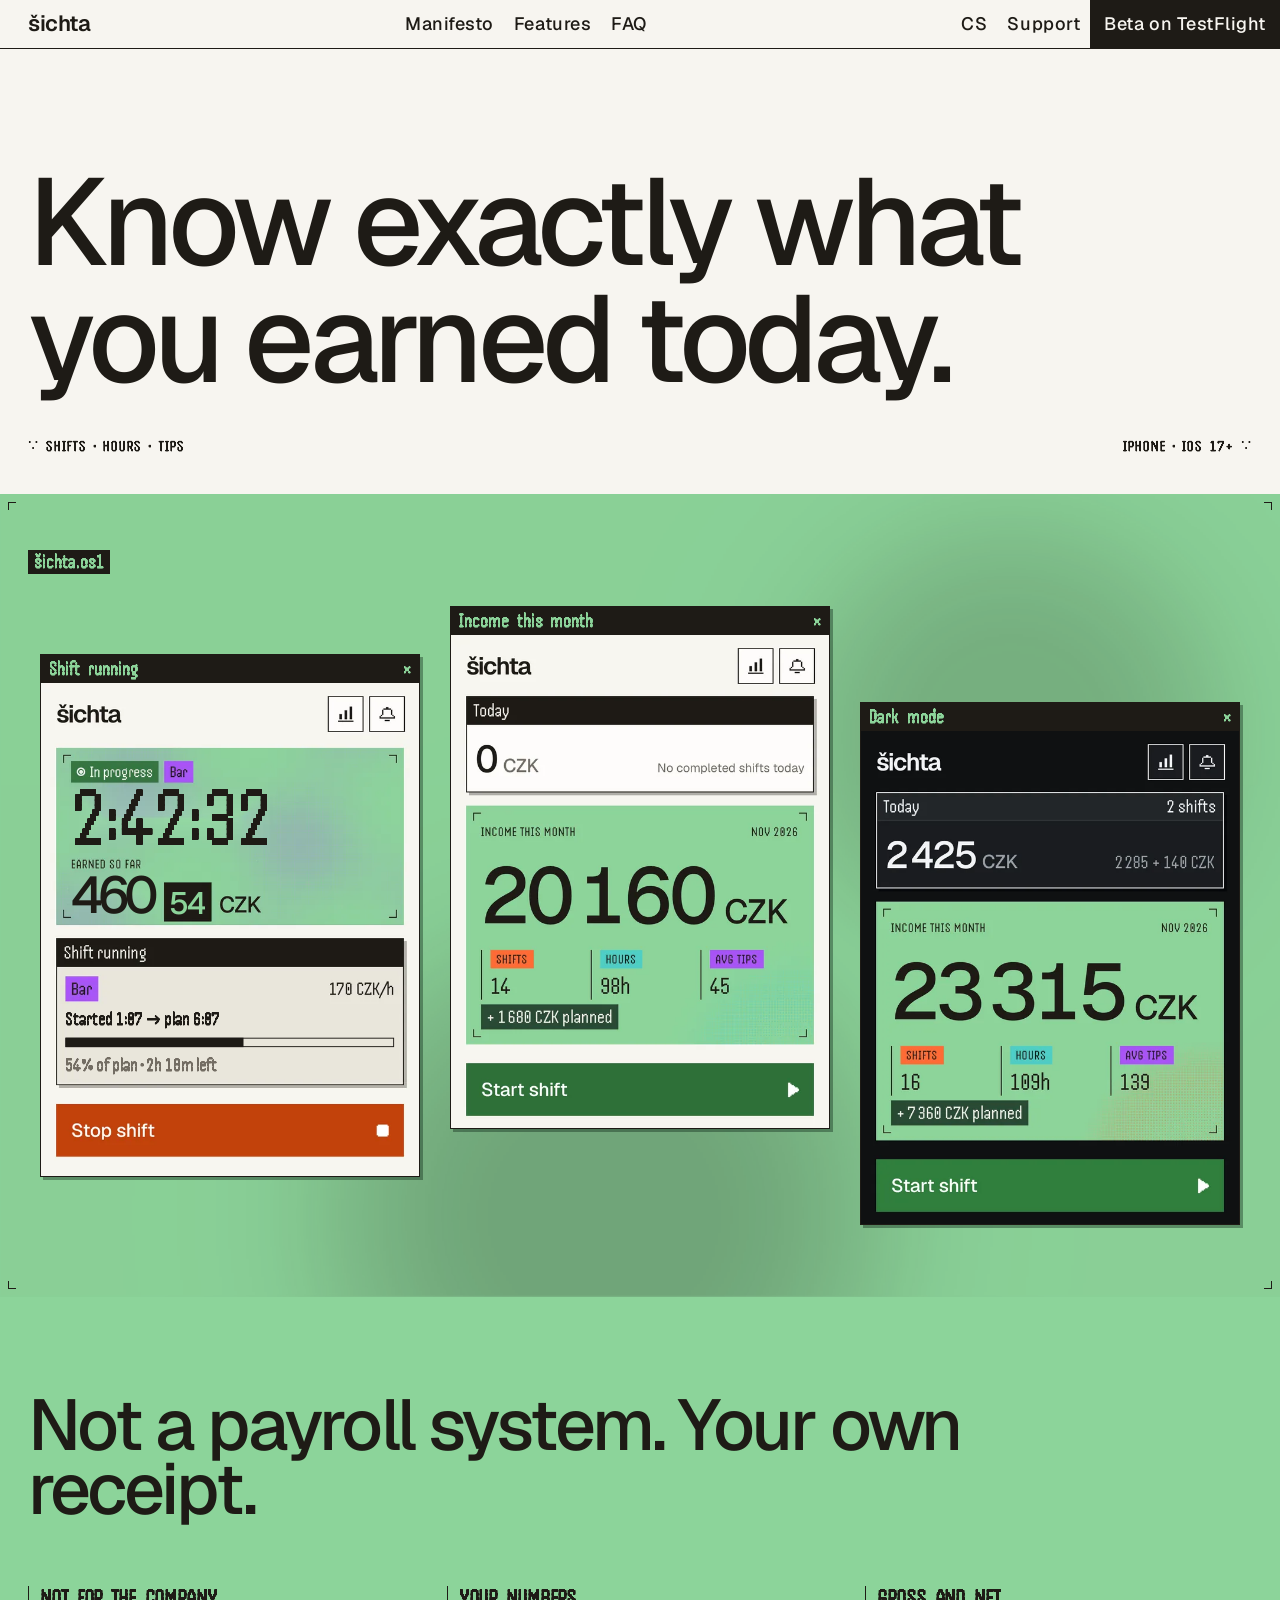
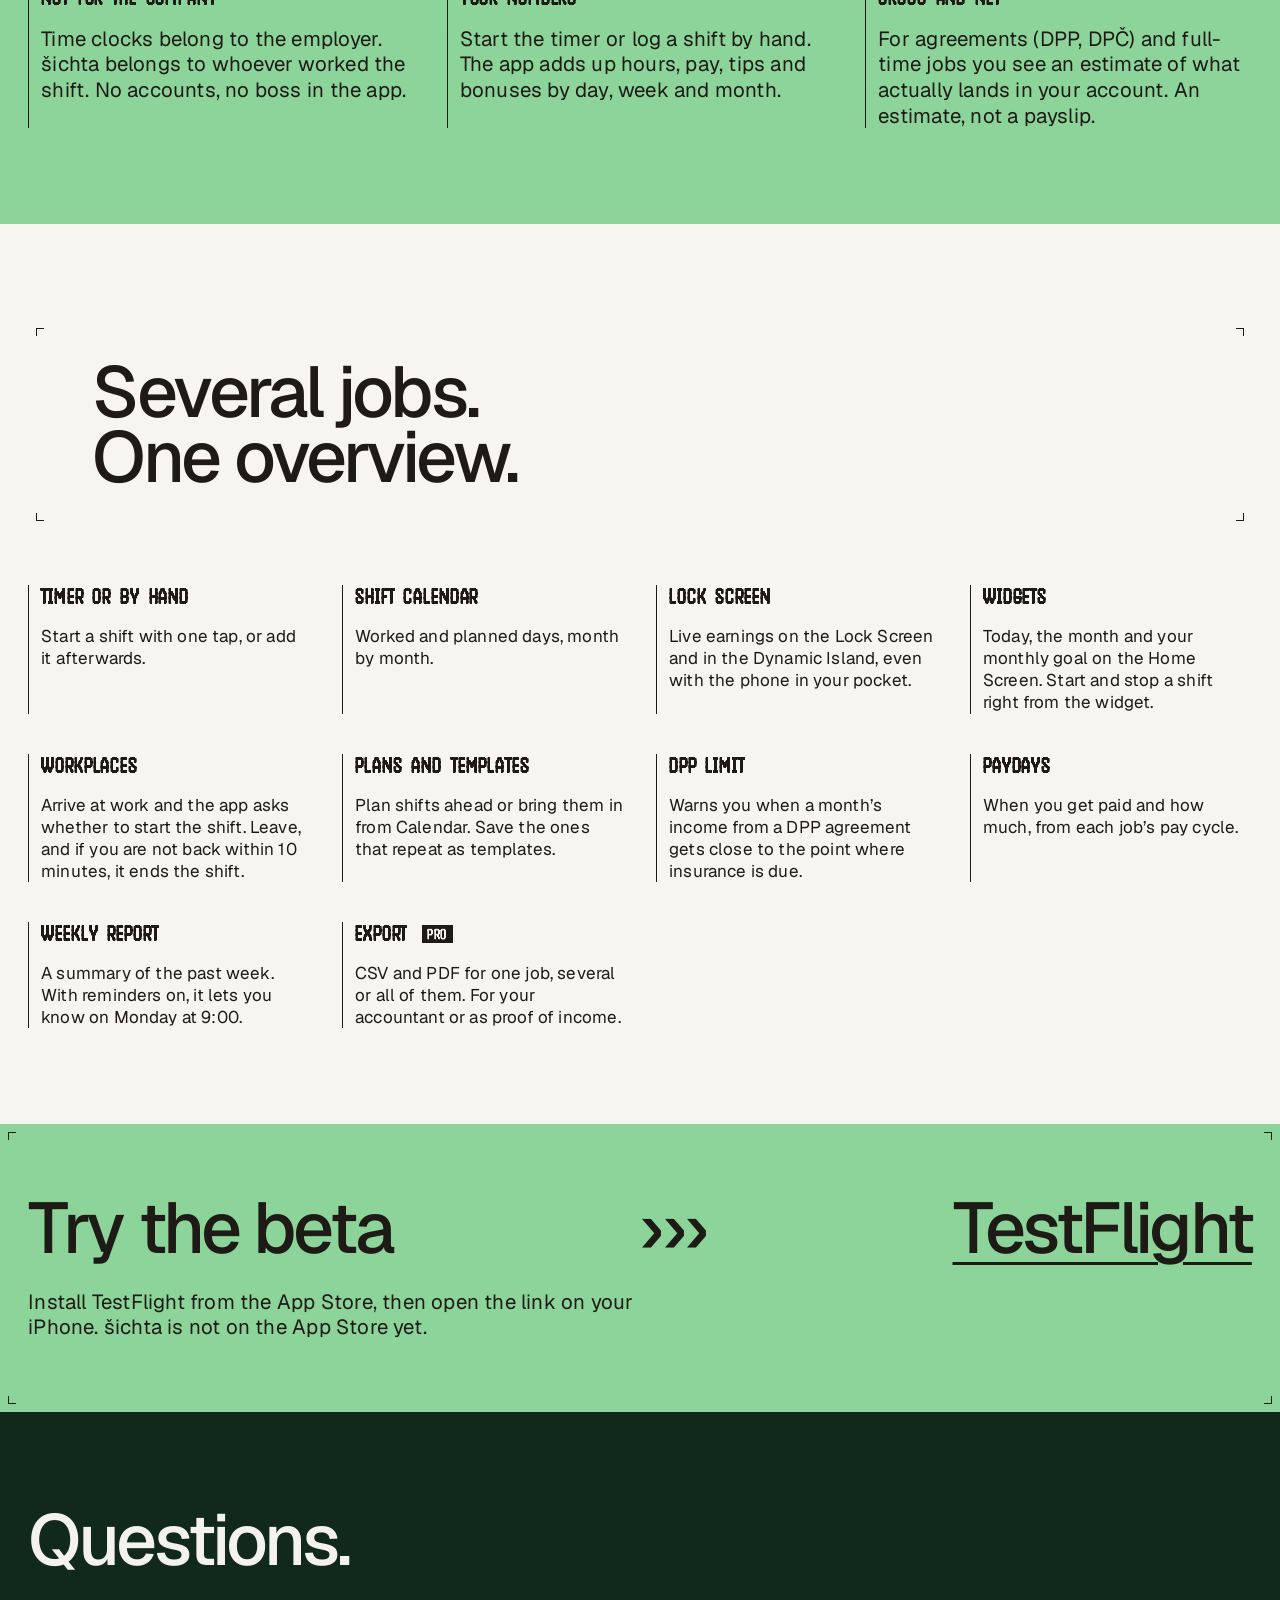
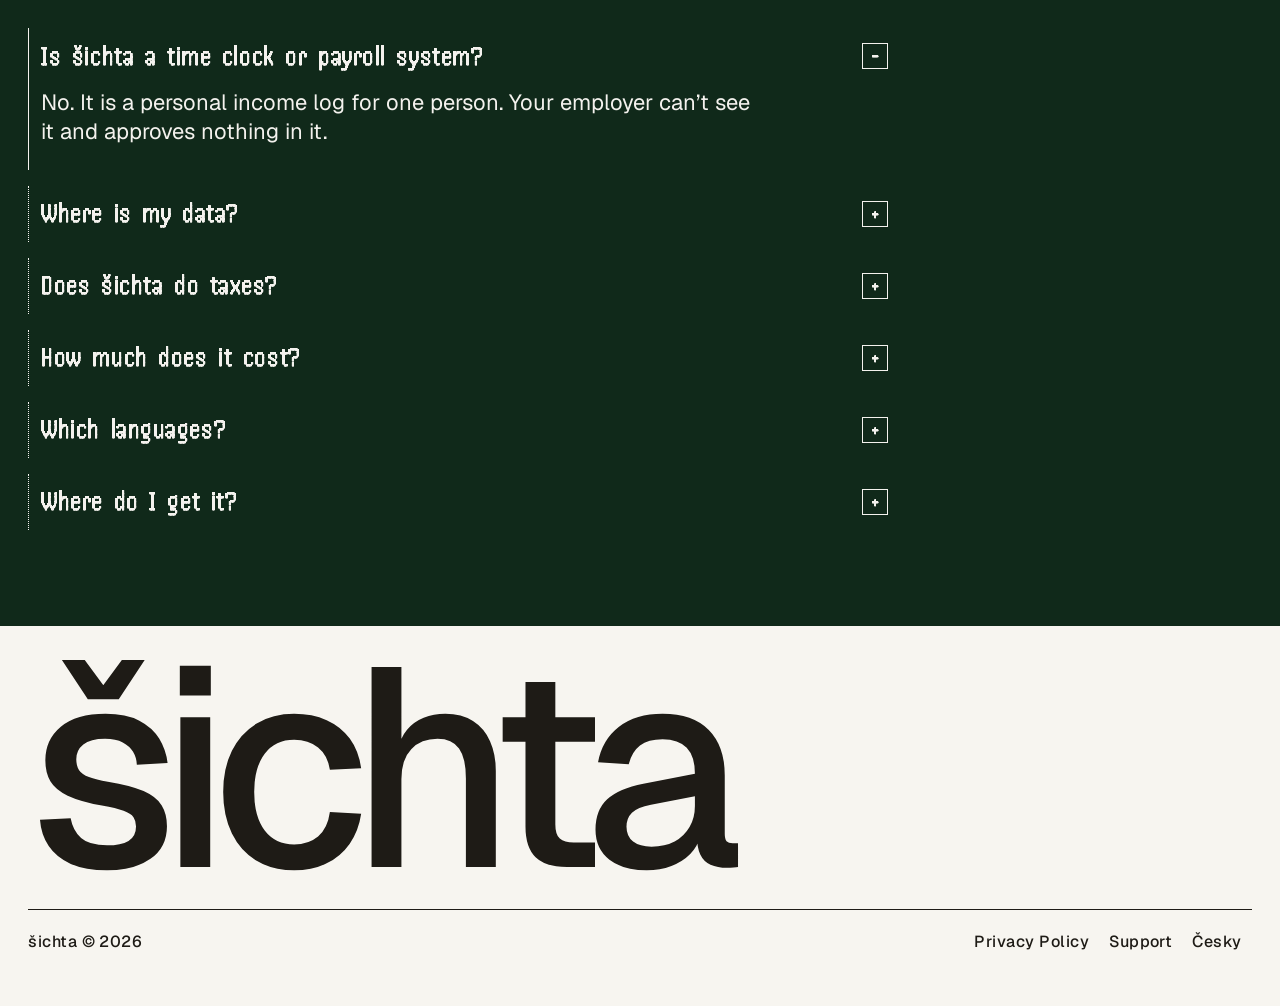
==== commit 1302944b: "Landing: two large shader blobs, more headline leading The stage halftone keeps the app's squares bu" ====
--- a/index.en.html
+++ b/index.en.html
@@ -25,8 +25,8 @@
 <link rel="apple-touch-icon" href="assets/img/apple-touch-icon.png">
 <link rel="preload" href="assets/fonts/Geist-Medium.woff2" as="font" type="font/woff2" crossorigin>
 <link rel="preload" href="assets/fonts/Handjet-Medium.woff2" as="font" type="font/woff2" crossorigin>
-<link rel="stylesheet" href="assets/site.css?v=5">
-<script src="assets/site.js?v=5" defer></script>
+<link rel="stylesheet" href="assets/site.css?v=7">
+<script src="assets/site.js?v=7" defer></script>
 </head>
 <body>
 <a class="skip" href="#main">Skip to content</a>
@@ -53,7 +53,7 @@
 </div>
 </section>
 
-<section class="stage-sec blk dots crop wrap" data-shader aria-label="Screenshots of the app">
+<section class="stage-sec blk dots crop wrap" data-shader="2" aria-label="Screenshots of the app">
 <span class="tk tl"></span><span class="tk tr"></span><span class="tk bl"></span><span class="tk br"></span>
 <div class="dither" style="right: -160px; bottom: -200px; width: 720px; height: 720px"></div>
 <div class="dither" style="left: -220px; top: 120px; width: 520px; height: 520px"></div>
--- a/assets/site.css
+++ b/assets/site.css
@@ -48,7 +48,7 @@
 /* Type */
 .mono { font-family: var(--mono); font-weight: 500; font-size: 16px; line-height: 1; letter-spacing: .06em; text-transform: uppercase; }
 .mono, .chip, .win-bar, summary { font-variant-ligatures: none; word-spacing: .18em; }
-.hero-h { margin: 0; font-weight: 500; font-size: clamp(52px, 9.6vw, 140px); line-height: .86; letter-spacing: -.045em; }
+.hero-h { margin: 0; font-weight: 500; font-size: clamp(52px, 9.6vw, 140px); line-height: .95; letter-spacing: -.045em; }
 .sec-h { margin: 0; font-weight: 500; font-size: clamp(40px, 5.6vw, 82px); line-height: .9; letter-spacing: -.04em; }
 .lead { margin: 0; font-size: clamp(18px, 1.6vw, 22px); line-height: 1.25; letter-spacing: .01em; }
 .body { margin: 0; font-size: 17px; line-height: 1.3; letter-spacing: .01em; }
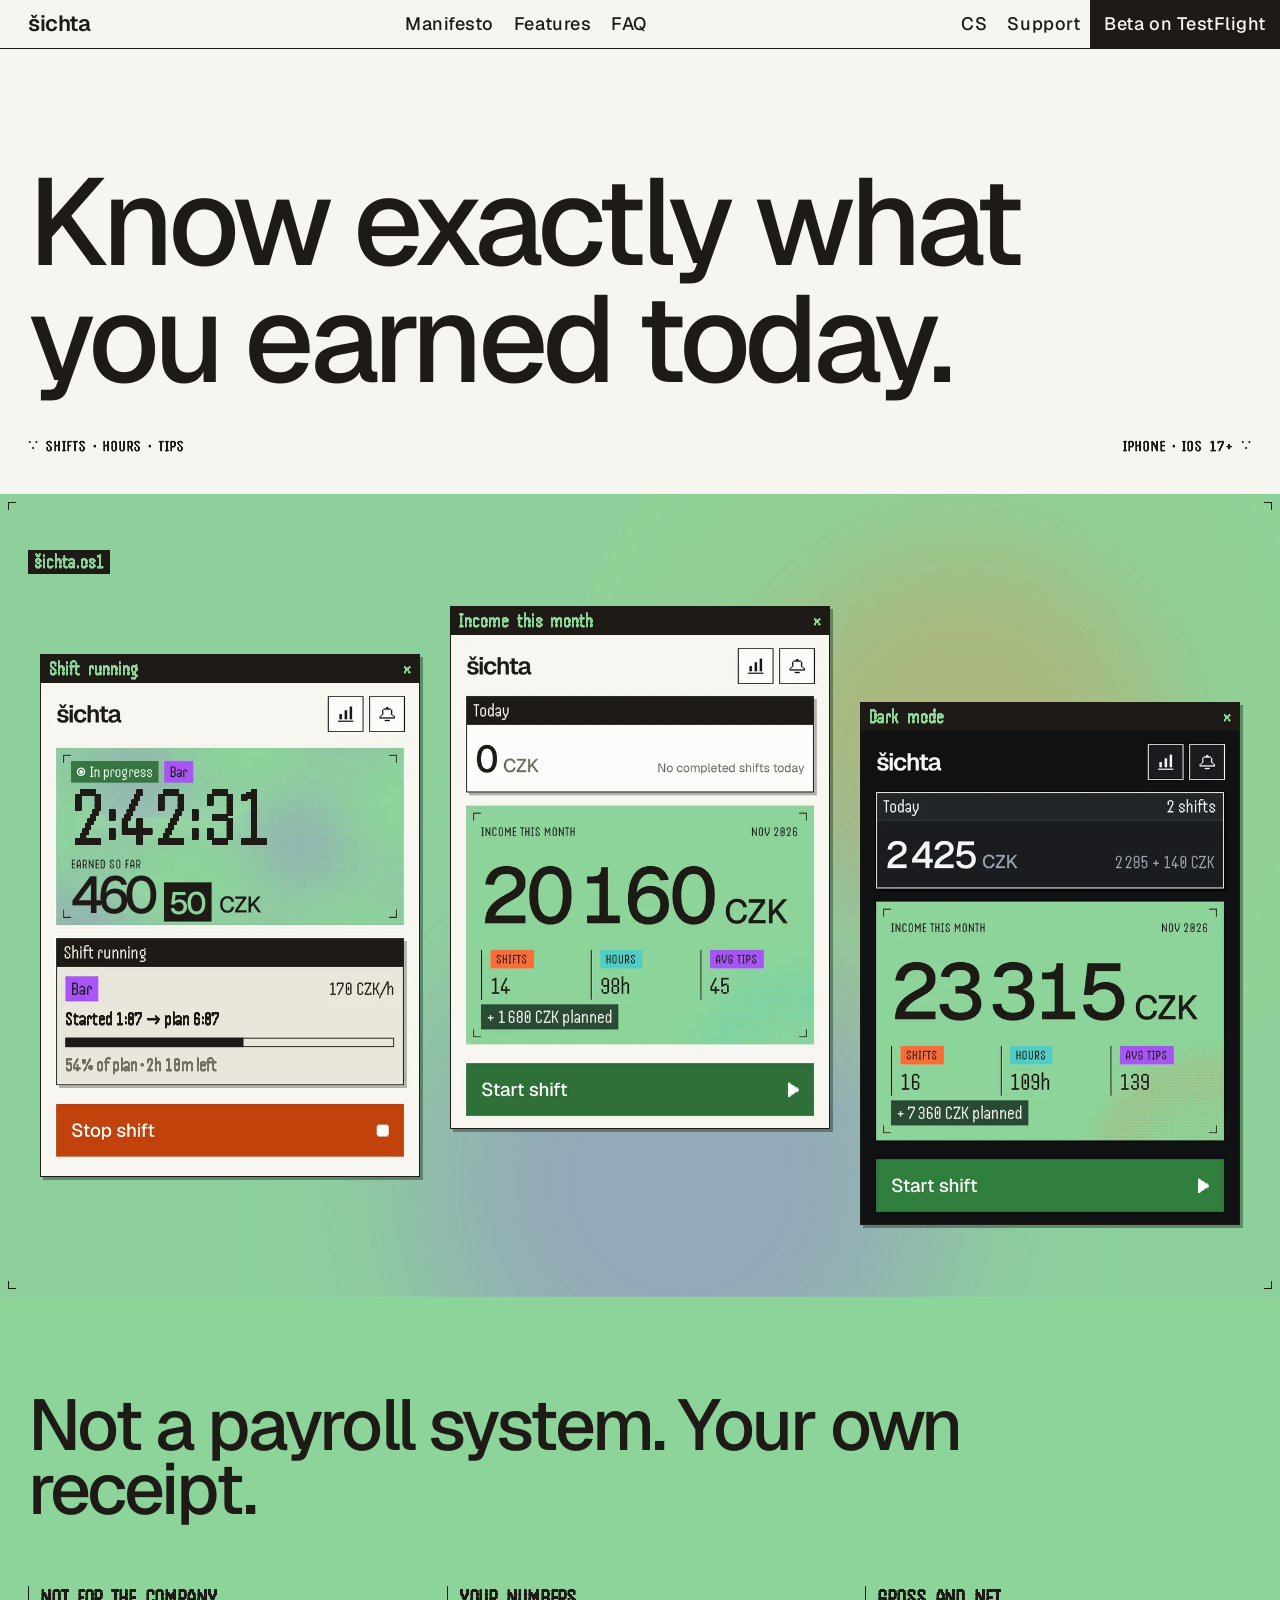
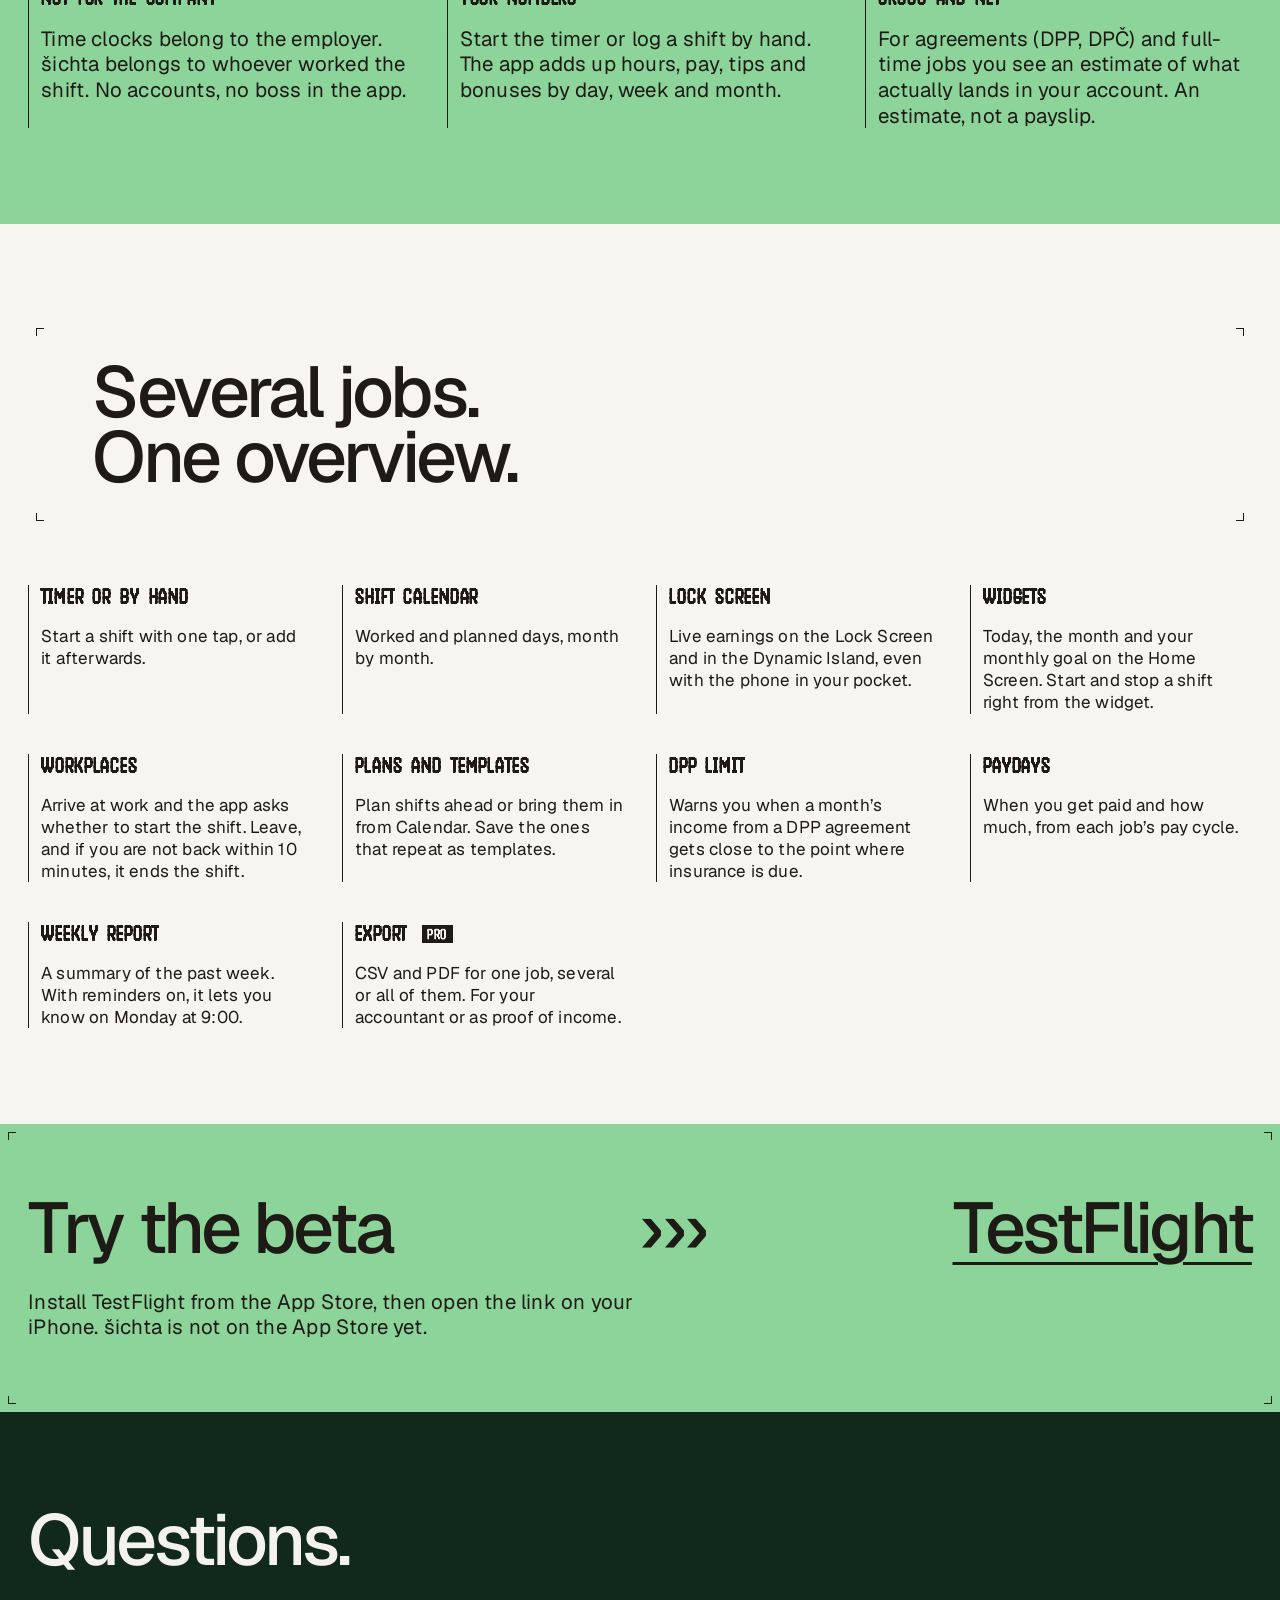
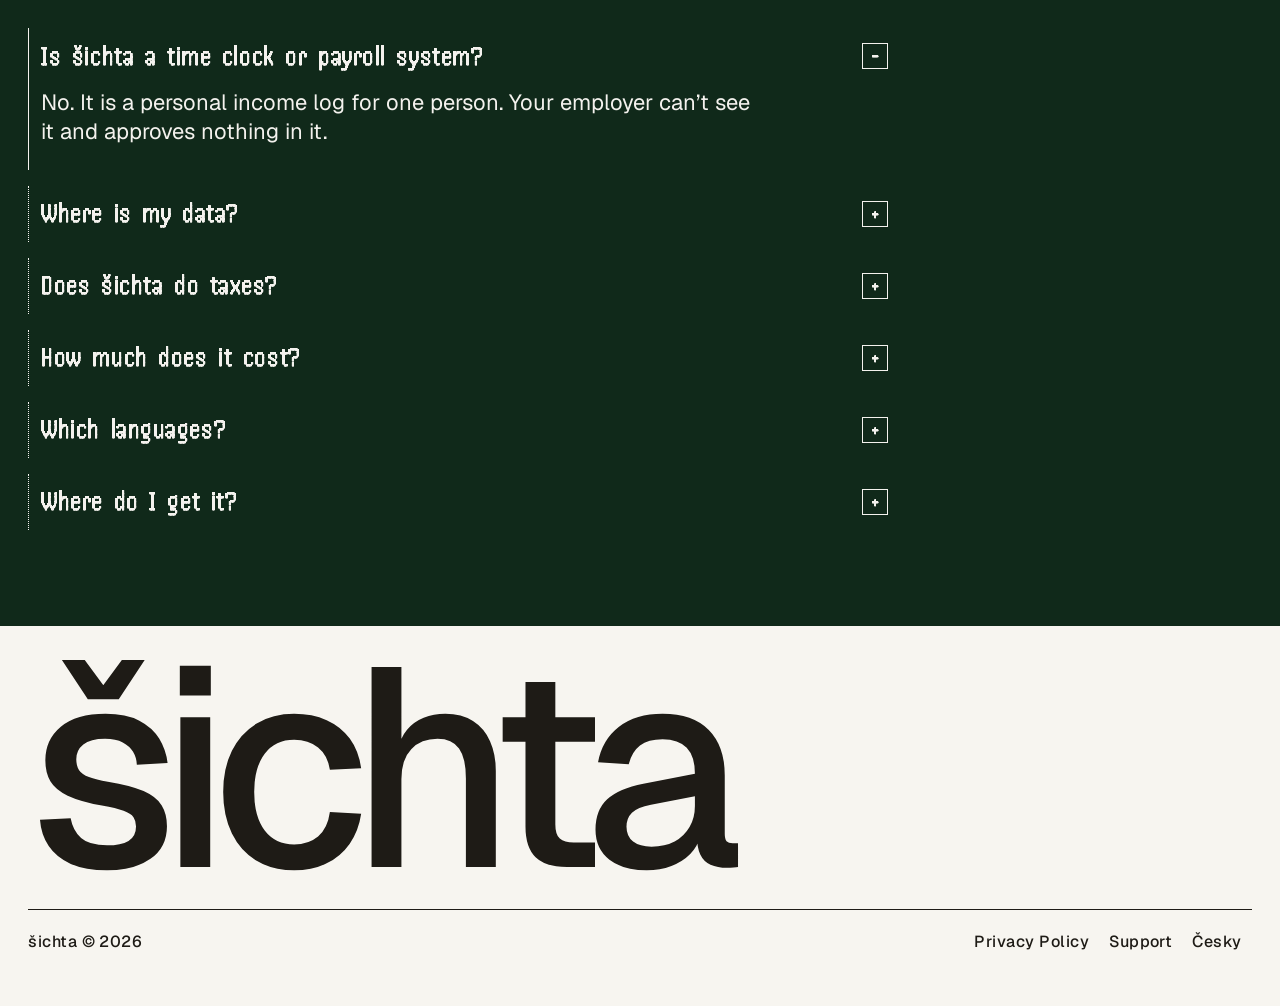
==== commit 51255f77: "Landing: colour the shader blobs with the app's job colours Purple (Bar) and orange (Kavárna) instea" ====
--- a/index.en.html
+++ b/index.en.html
@@ -26,7 +26,7 @@
 <link rel="preload" href="assets/fonts/Geist-Medium.woff2" as="font" type="font/woff2" crossorigin>
 <link rel="preload" href="assets/fonts/Handjet-Medium.woff2" as="font" type="font/woff2" crossorigin>
 <link rel="stylesheet" href="assets/site.css?v=7">
-<script src="assets/site.js?v=7" defer></script>
+<script src="assets/site.js?v=8" defer></script>
 </head>
 <body>
 <a class="skip" href="#main">Skip to content</a>
@@ -53,7 +53,7 @@
 </div>
 </section>
 
-<section class="stage-sec blk dots crop wrap" data-shader="2" aria-label="Screenshots of the app">
+<section class="stage-sec blk dots crop wrap" data-shader="2" data-colors="#A855F7,#FF6B35" data-alpha="0.5" aria-label="Screenshots of the app">
 <span class="tk tl"></span><span class="tk tr"></span><span class="tk bl"></span><span class="tk br"></span>
 <div class="dither" style="right: -160px; bottom: -200px; width: 720px; height: 720px"></div>
 <div class="dither" style="left: -220px; top: 120px; width: 520px; height: 520px"></div>
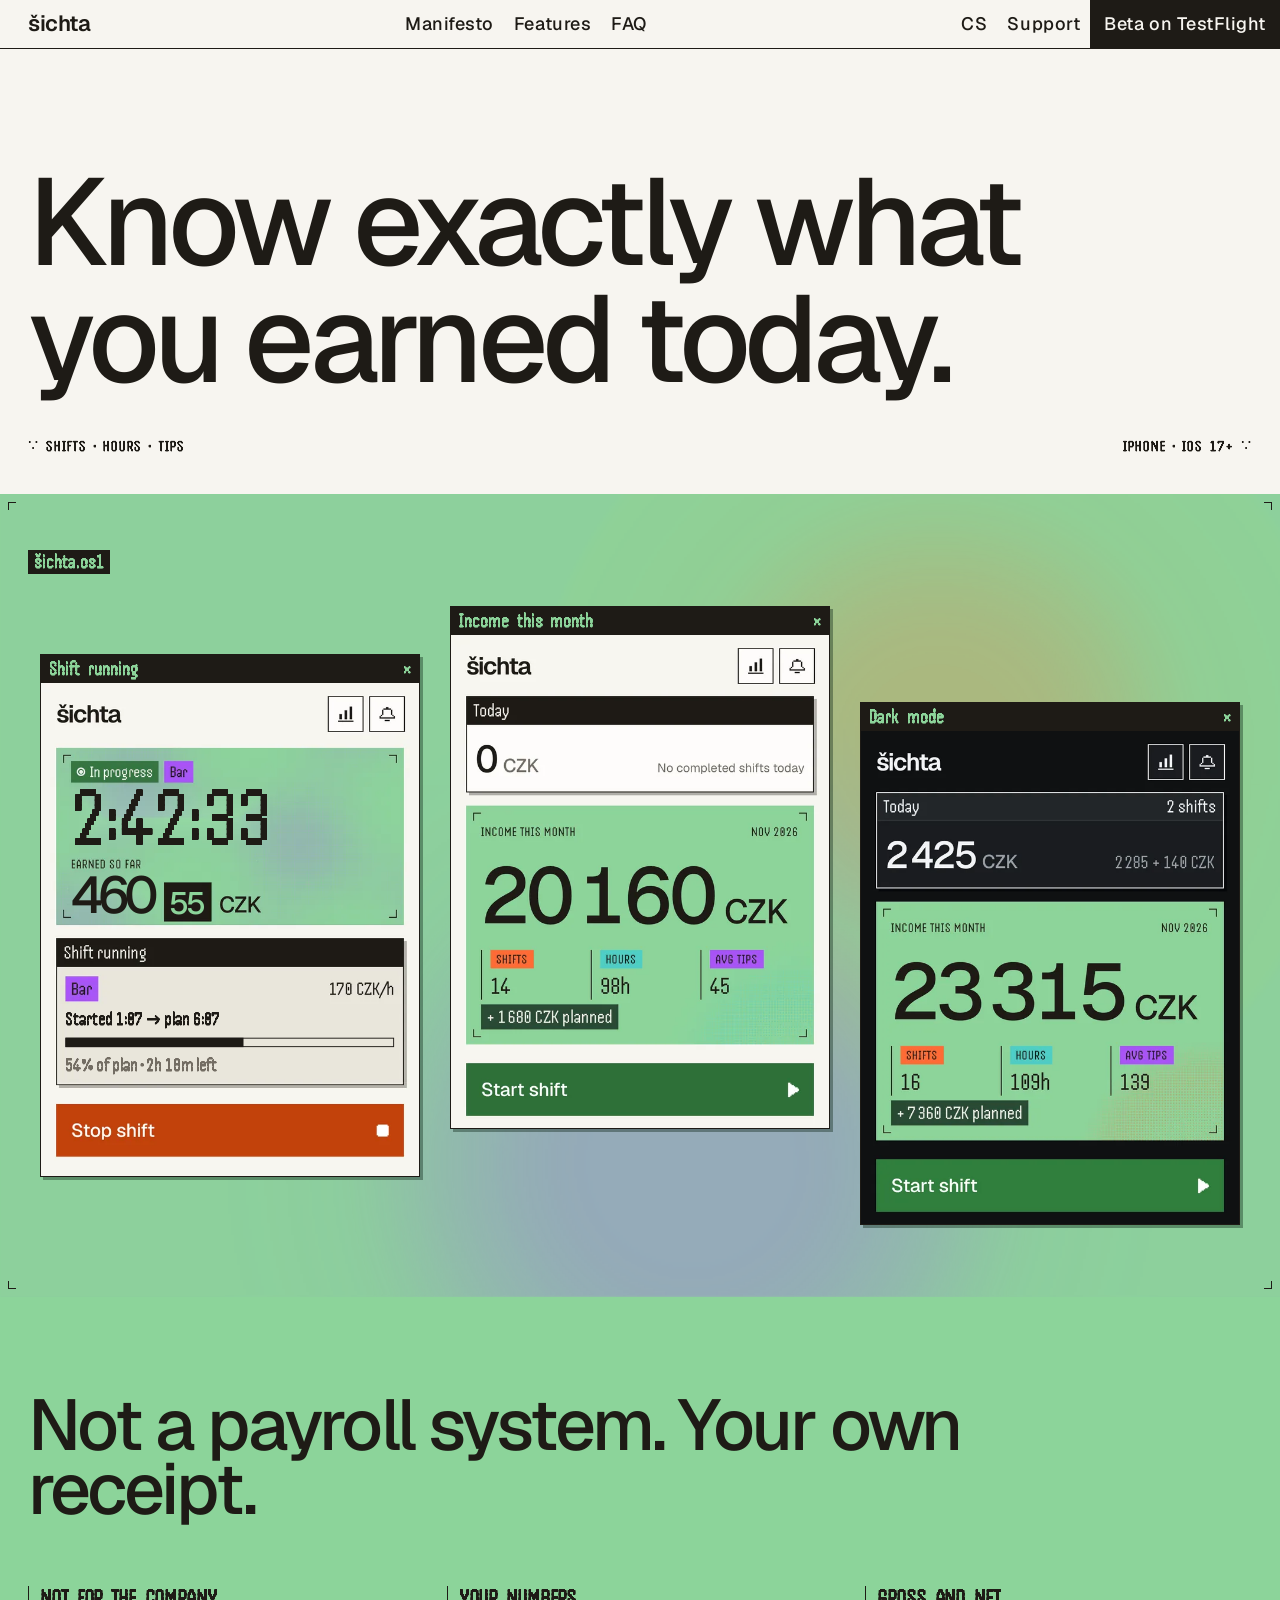
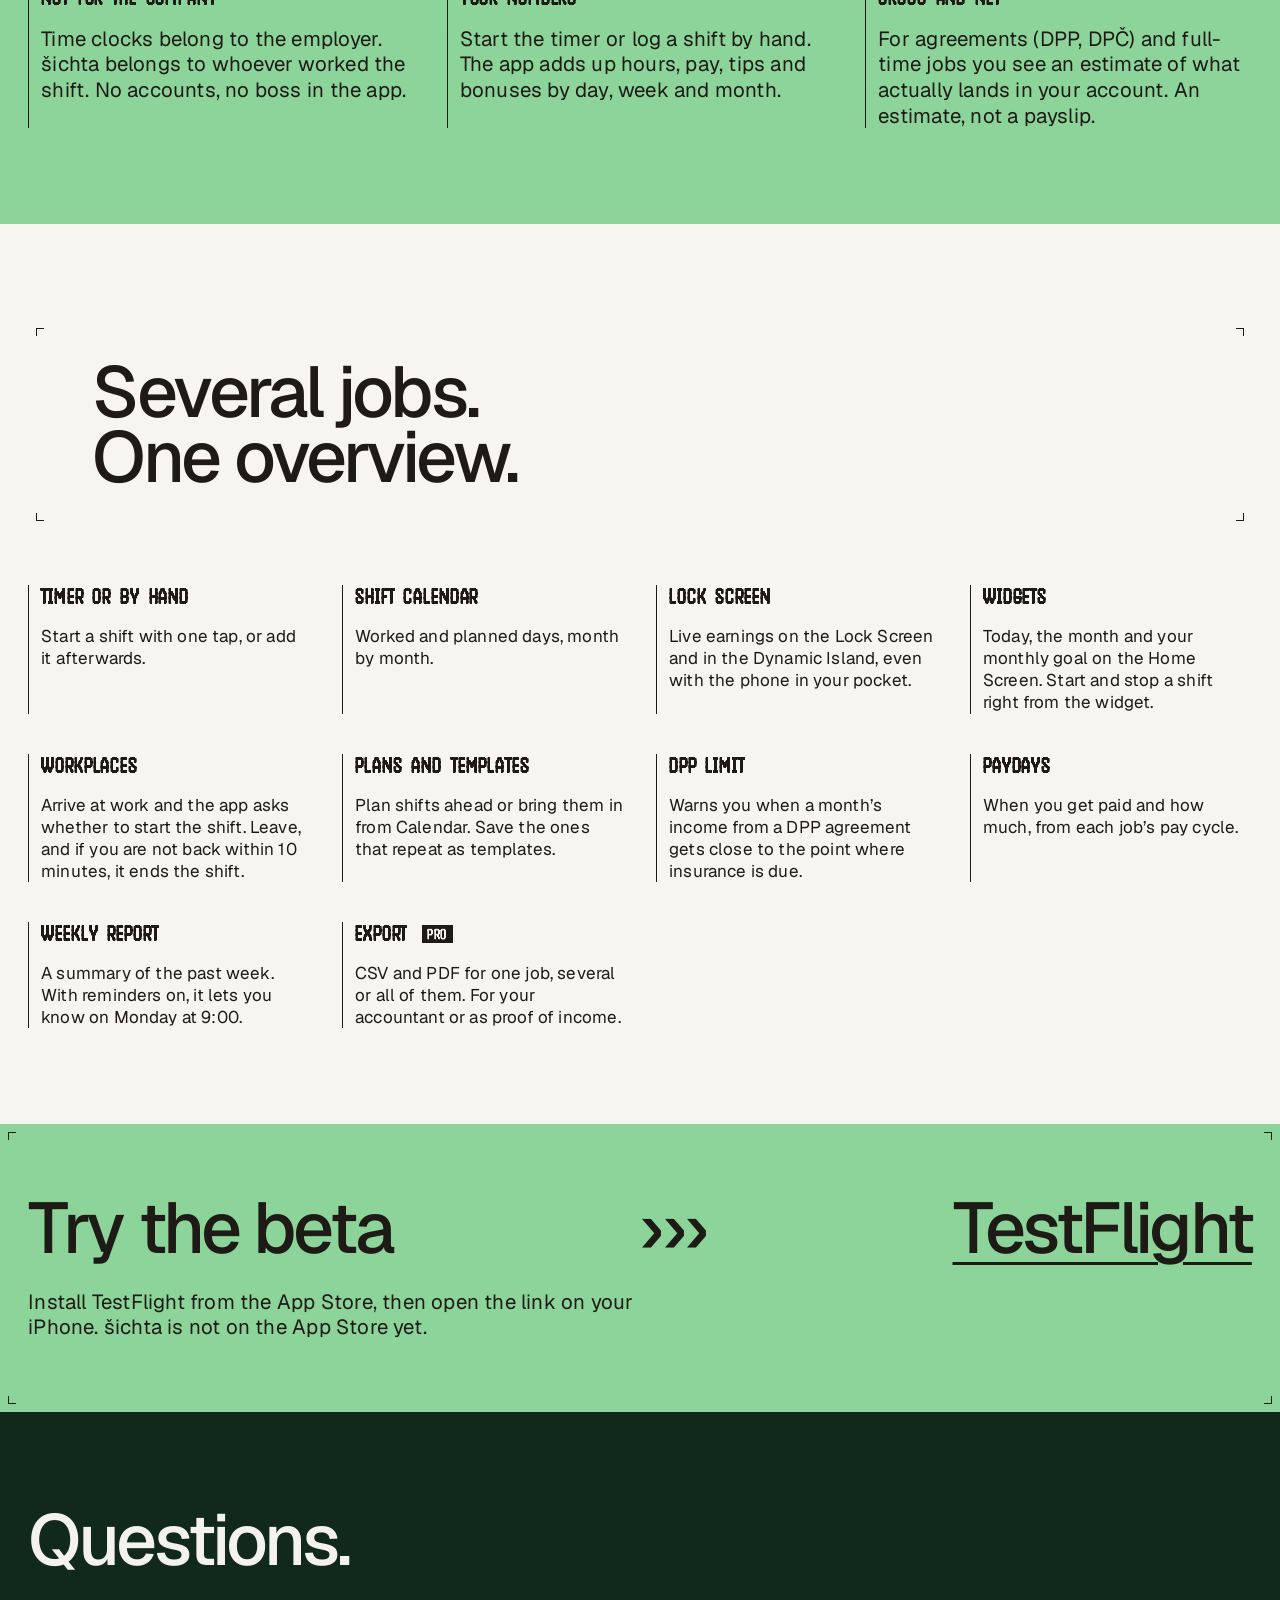
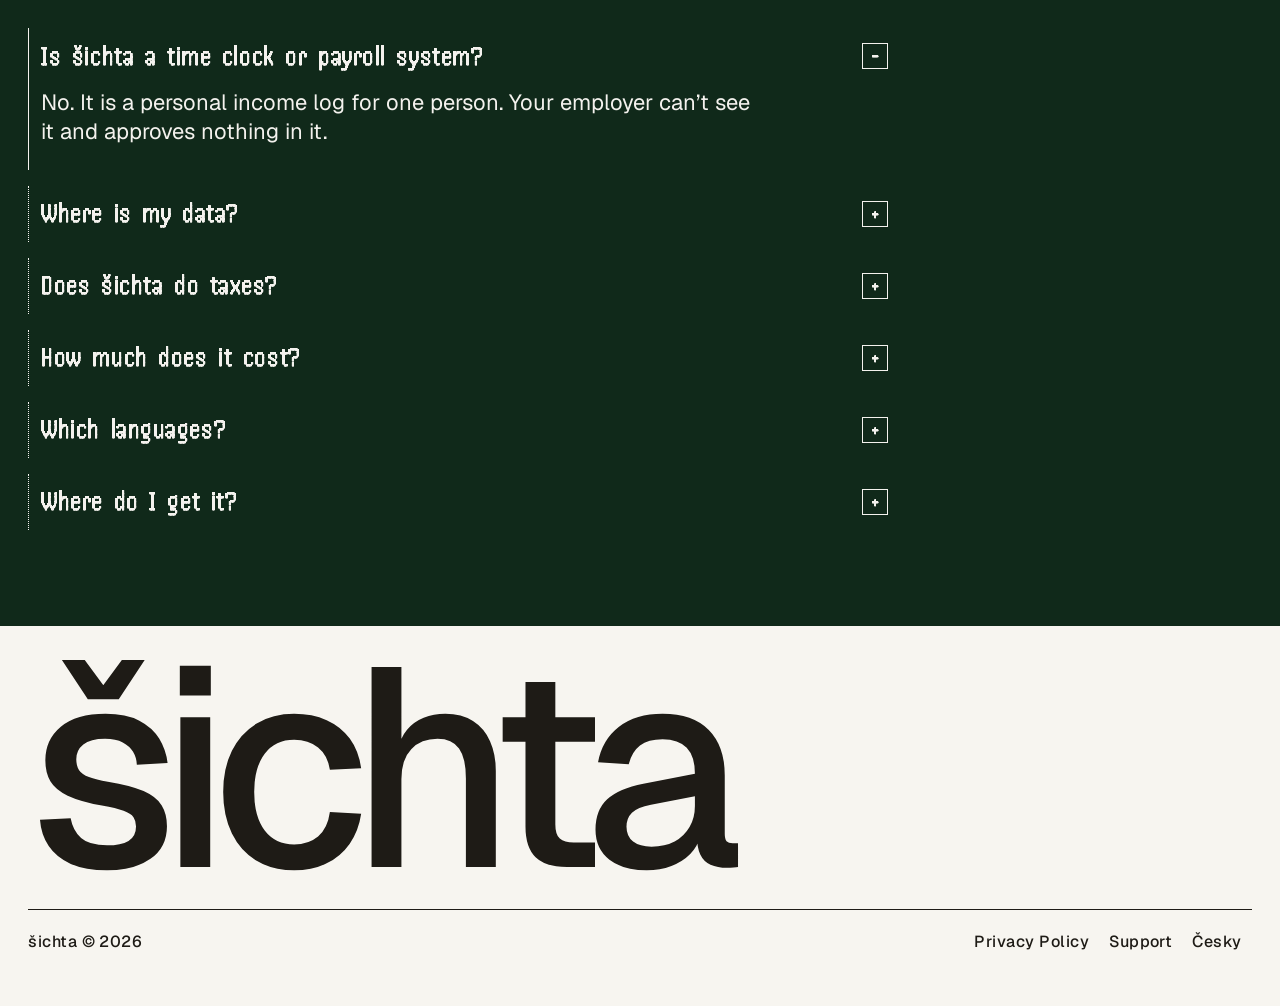
==== commit 423248b6: "Landing: opt out of dark-mode extensions Declare the page light-only (color-scheme: only light, dark" ====
--- a/index.en.html
+++ b/index.en.html
@@ -10,6 +10,8 @@
 <link rel="alternate" hreflang="en" href="https://theanhgen.github.io/sichta-legal/index.en.html">
 <link rel="alternate" hreflang="x-default" href="https://theanhgen.github.io/sichta-legal/">
 <meta name="theme-color" content="#F7F5F0">
+<meta name="color-scheme" content="only light">
+<meta name="darkreader-lock">
 <meta property="og:type" content="website">
 <meta property="og:site_name" content="šichta">
 <meta property="og:locale" content="en_US">
@@ -25,8 +27,8 @@
 <link rel="apple-touch-icon" href="assets/img/apple-touch-icon.png">
 <link rel="preload" href="assets/fonts/Geist-Medium.woff2" as="font" type="font/woff2" crossorigin>
 <link rel="preload" href="assets/fonts/Handjet-Medium.woff2" as="font" type="font/woff2" crossorigin>
-<link rel="stylesheet" href="assets/site.css?v=7">
-<script src="assets/site.js?v=8" defer></script>
+<link rel="stylesheet" href="assets/site.css?v=9">
+<script src="assets/site.js?v=9" defer></script>
 </head>
 <body>
 <a class="skip" href="#main">Skip to content</a>
--- a/assets/site.css
+++ b/assets/site.css
@@ -8,6 +8,7 @@
 @font-face { font-family: 'Handjet'; src: url('fonts/Handjet-Bold.woff2') format('woff2'); font-weight: 700; font-display: swap; }
 
 :root {
+  color-scheme: only light;
   --bg: #F7F5F0;
   --surface: #FDFCFB;
   --panel: #E9E5DC;
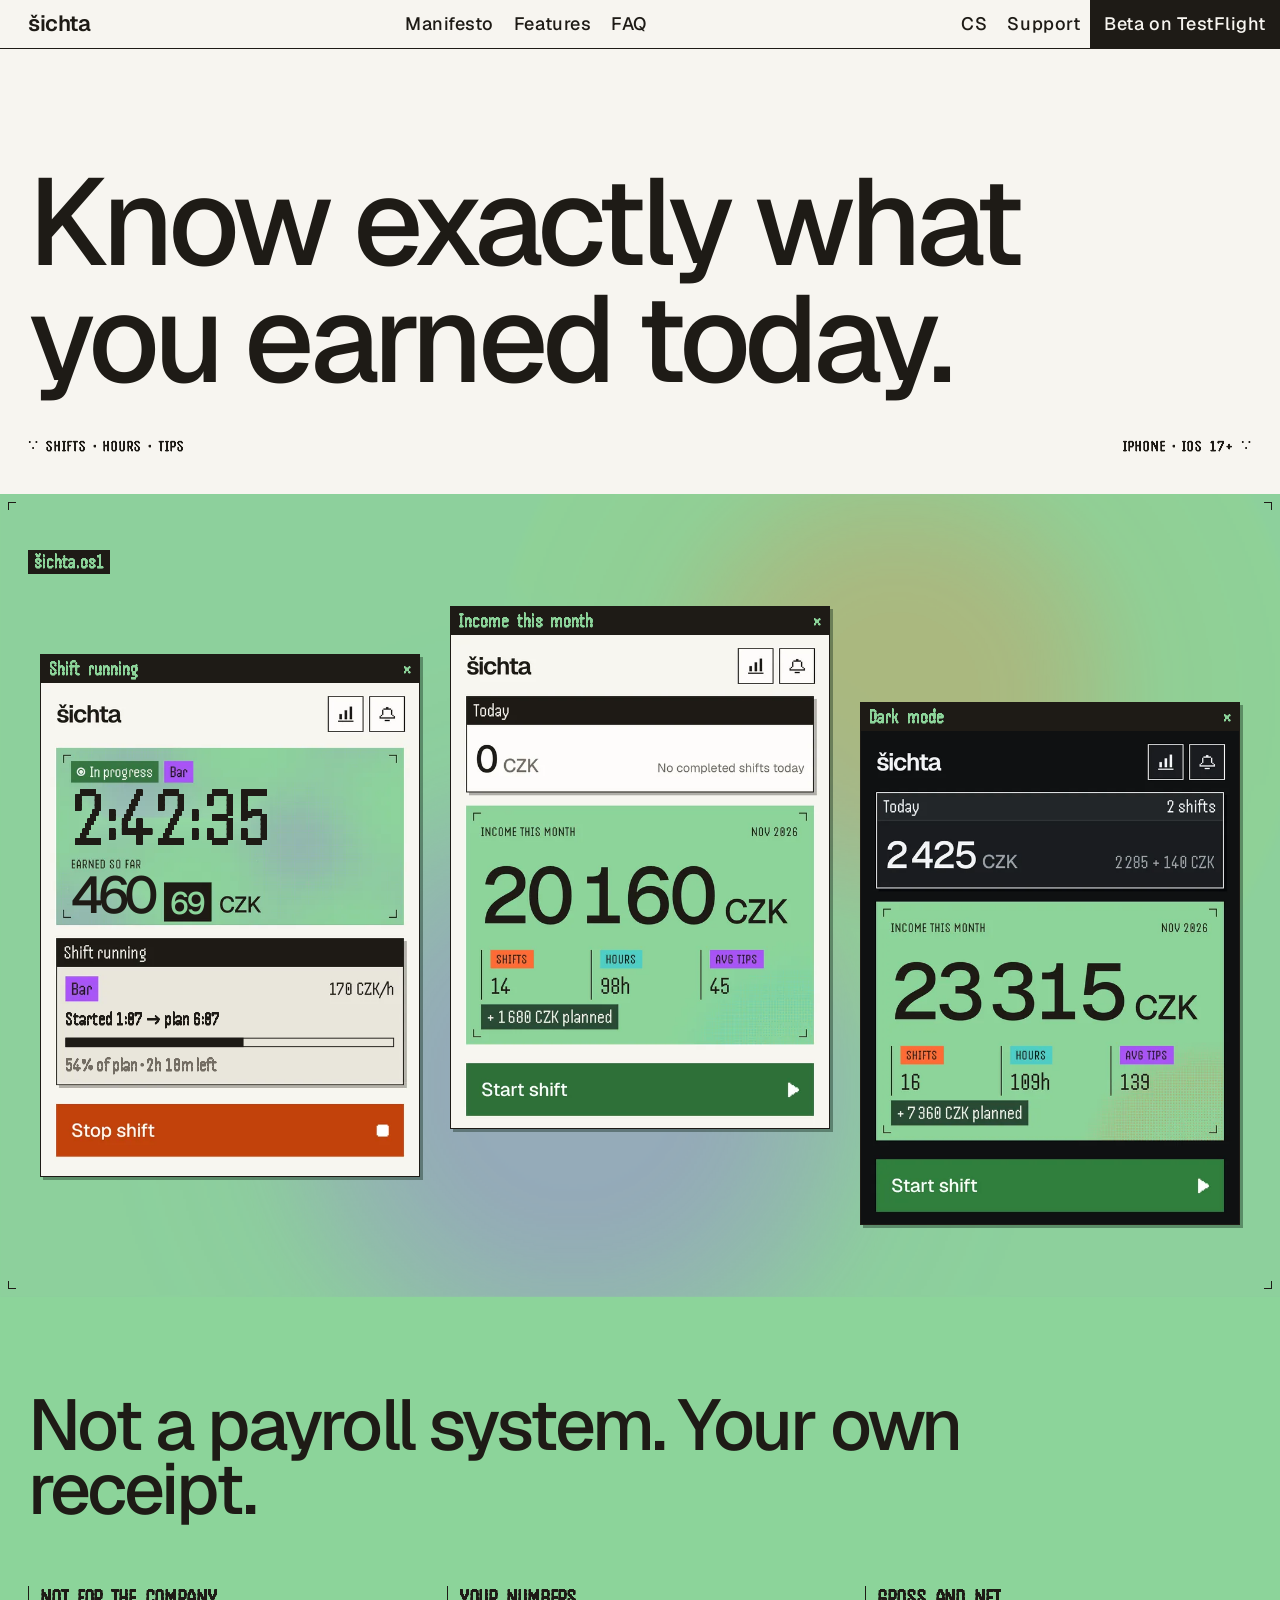
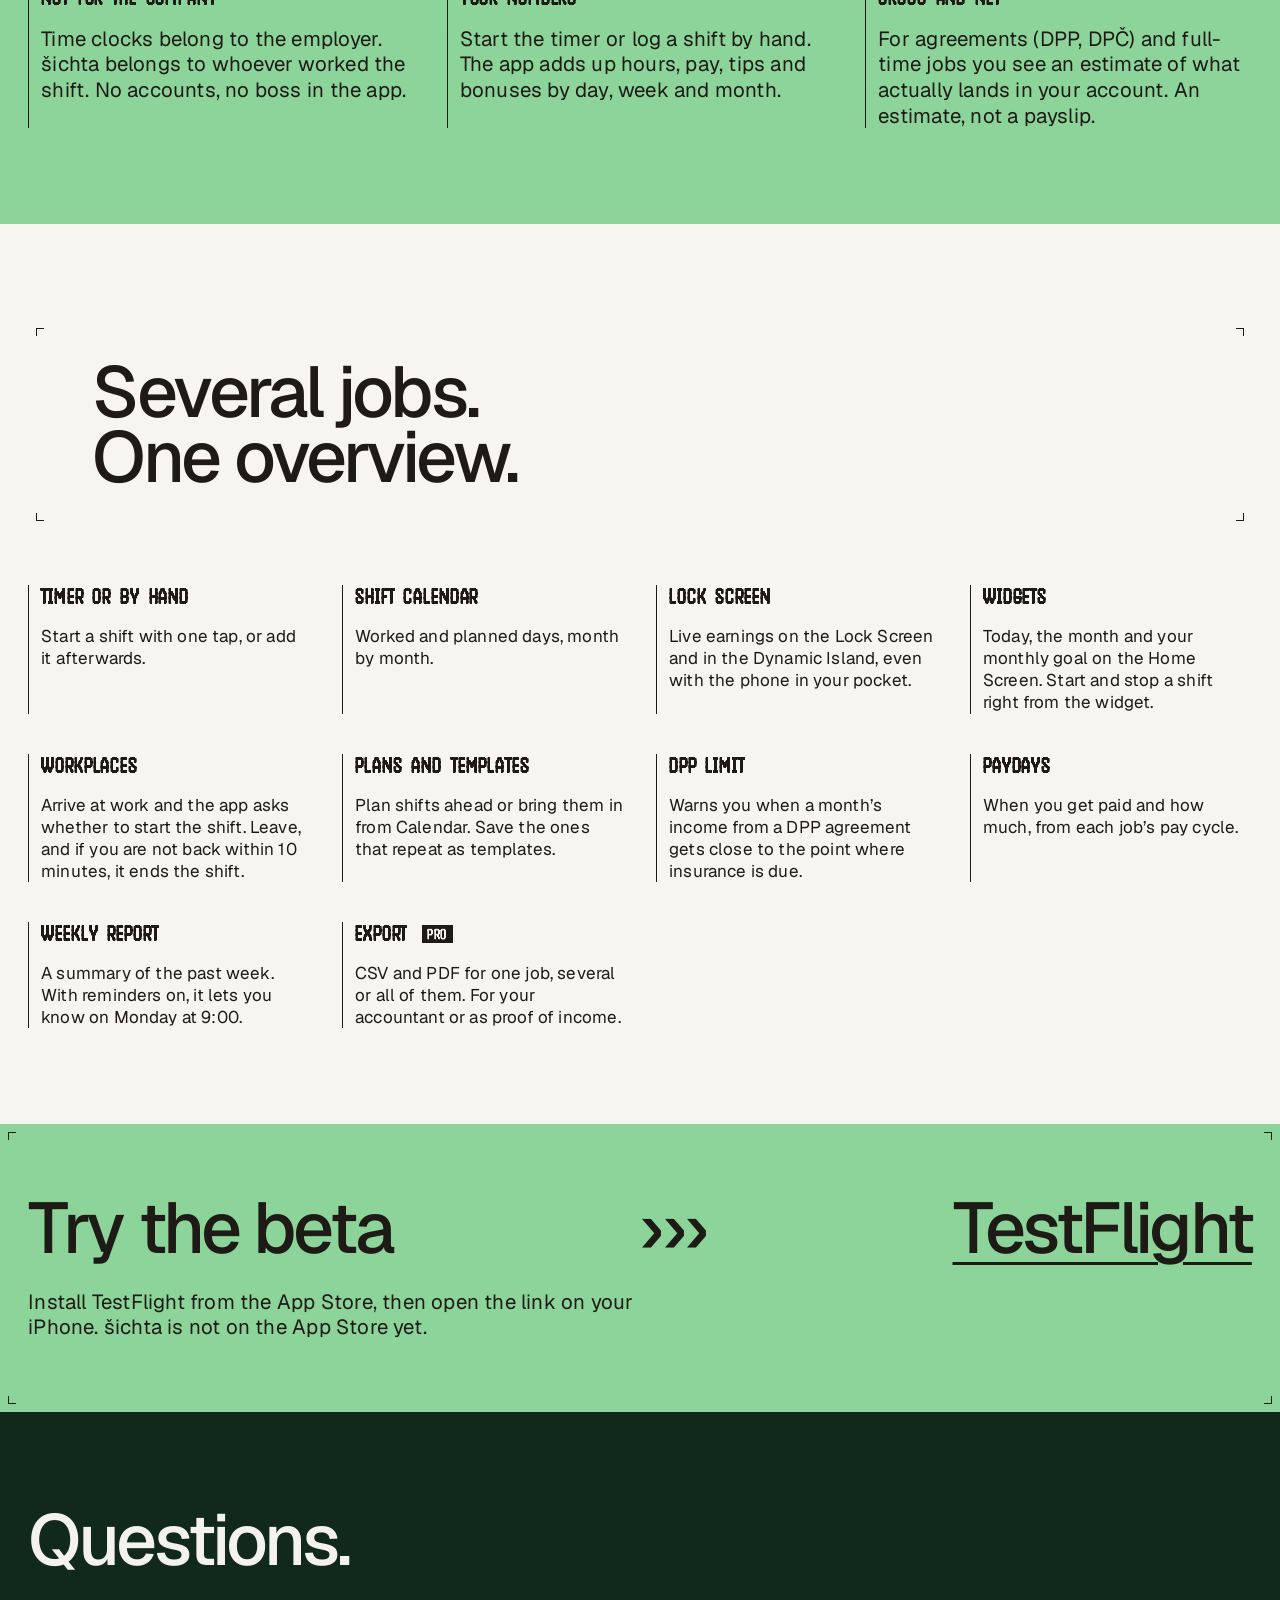
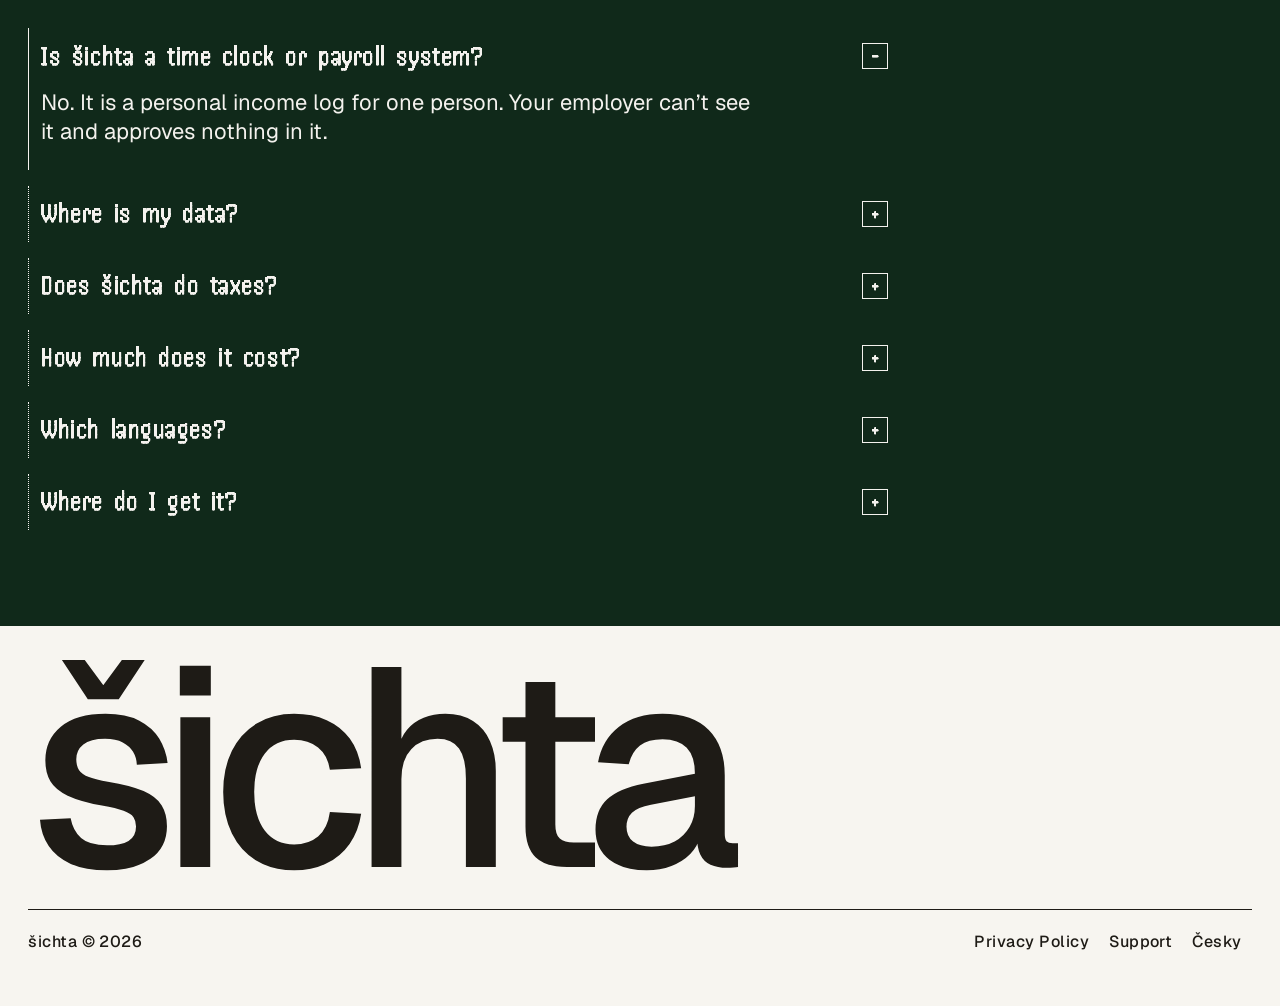
==== commit fa75cedf: "Landing: dark mode Follows the system setting with the app's Slate dark tokens (AppTheme.swift): dar" ====
--- a/index.en.html
+++ b/index.en.html
@@ -9,8 +9,9 @@
 <link rel="alternate" hreflang="cs" href="https://theanhgen.github.io/sichta-legal/">
 <link rel="alternate" hreflang="en" href="https://theanhgen.github.io/sichta-legal/index.en.html">
 <link rel="alternate" hreflang="x-default" href="https://theanhgen.github.io/sichta-legal/">
-<meta name="theme-color" content="#F7F5F0">
-<meta name="color-scheme" content="only light">
+<meta name="theme-color" content="#F7F5F0" media="(prefers-color-scheme: light)">
+<meta name="theme-color" content="#0F1113" media="(prefers-color-scheme: dark)">
+<meta name="color-scheme" content="light dark">
 <meta name="darkreader-lock">
 <meta property="og:type" content="website">
 <meta property="og:site_name" content="šichta">
@@ -27,7 +28,7 @@
 <link rel="apple-touch-icon" href="assets/img/apple-touch-icon.png">
 <link rel="preload" href="assets/fonts/Geist-Medium.woff2" as="font" type="font/woff2" crossorigin>
 <link rel="preload" href="assets/fonts/Handjet-Medium.woff2" as="font" type="font/woff2" crossorigin>
-<link rel="stylesheet" href="assets/site.css?v=9">
+<link rel="stylesheet" href="assets/site.css?v=10">
 <script src="assets/site.js?v=9" defer></script>
 </head>
 <body>
--- a/assets/site.css
+++ b/assets/site.css
@@ -8,7 +8,7 @@
 @font-face { font-family: 'Handjet'; src: url('fonts/Handjet-Bold.woff2') format('woff2'); font-weight: 700; font-display: swap; }
 
 :root {
-  color-scheme: only light;
+  color-scheme: light dark;
   --bg: #F7F5F0;
   --surface: #FDFCFB;
   --panel: #E9E5DC;
@@ -18,6 +18,21 @@
   --shadow: rgba(30, 27, 22, .32);
   --pad: clamp(16px, 2.2vw, 32px);
   --mono: 'Handjet', ui-monospace, monospace;
+}
+/* Dark: the app's Slate dark mode (AppTheme.swift, #97). Mint blocks and the
+   forest night section keep their own colours. */
+@media (prefers-color-scheme: dark) {
+  :root {
+    --bg: #0F1113;
+    --surface: #191C1F;
+    --panel: #22262A;
+    --ink: #F2F4F6;
+    --muted: #98A0A8;
+    --fill: #2F7E3C;
+    --shadow: rgba(0, 0, 0, .6);
+  }
+  .night { --bg: #10291A; }
+  .foot { border-top: 1px solid #30353A; }
 }
 * { box-sizing: border-box; }
 html { scroll-behavior: smooth; -webkit-text-size-adjust: 100%; }
@@ -35,7 +50,8 @@
 
 /* Blocks */
 .wrap { padding-left: var(--pad); padding-right: var(--pad); }
-.blk { --bg: #8CD49A; --muted: #2A4A35; --shadow: rgba(16, 41, 26, .4); background: var(--bg); color: var(--ink); }
+/* Colour block: the same mint in both modes, so it sets every token it uses. */
+.blk { --bg: #8CD49A; --surface: #FDFCFB; --panel: #E9E5DC; --ink: #1E1B16; --muted: #2A4A35; --fill: #2E7038; --shadow: rgba(16, 41, 26, .4); background: var(--bg); color: var(--ink); }
 .night { --bg: #10291A; --surface: #173524; --panel: #173524; --ink: #F4F2EE; --muted: #A9C2AF; --shadow: rgba(0, 0, 0, .5); background: var(--bg); color: var(--ink); }
 .dots { background-image: radial-gradient(color-mix(in srgb, var(--ink) 55%, transparent) .8px, transparent 1px); background-size: 8px 8px; }
 .dither { position: absolute; opacity: .6; background-image: radial-gradient(var(--ink) 1px, transparent 1.2px); background-size: 4px 4px; -webkit-mask-image: radial-gradient(closest-side, #000 35%, transparent 100%); mask-image: radial-gradient(closest-side, #000 35%, transparent 100%); pointer-events: none; }
@@ -65,7 +81,7 @@
 .nav .brand { padding-left: var(--pad); font-weight: 600; font-size: 22px; letter-spacing: -.02em; }
 .nav .grp { display: flex; flex-wrap: wrap; }
 .nav a.cta { background: var(--ink); color: var(--bg); padding: 0 14px; }
-.nav a.cta:hover { text-decoration: none; background: var(--fill); }
+.nav a.cta:hover { text-decoration: none; background: var(--fill); color: #fff; }
 @media (max-width: 720px) {
   .nav .sections, .nav .wide { display: none; }
   .nav { font-size: 16px; flex-wrap: nowrap; }
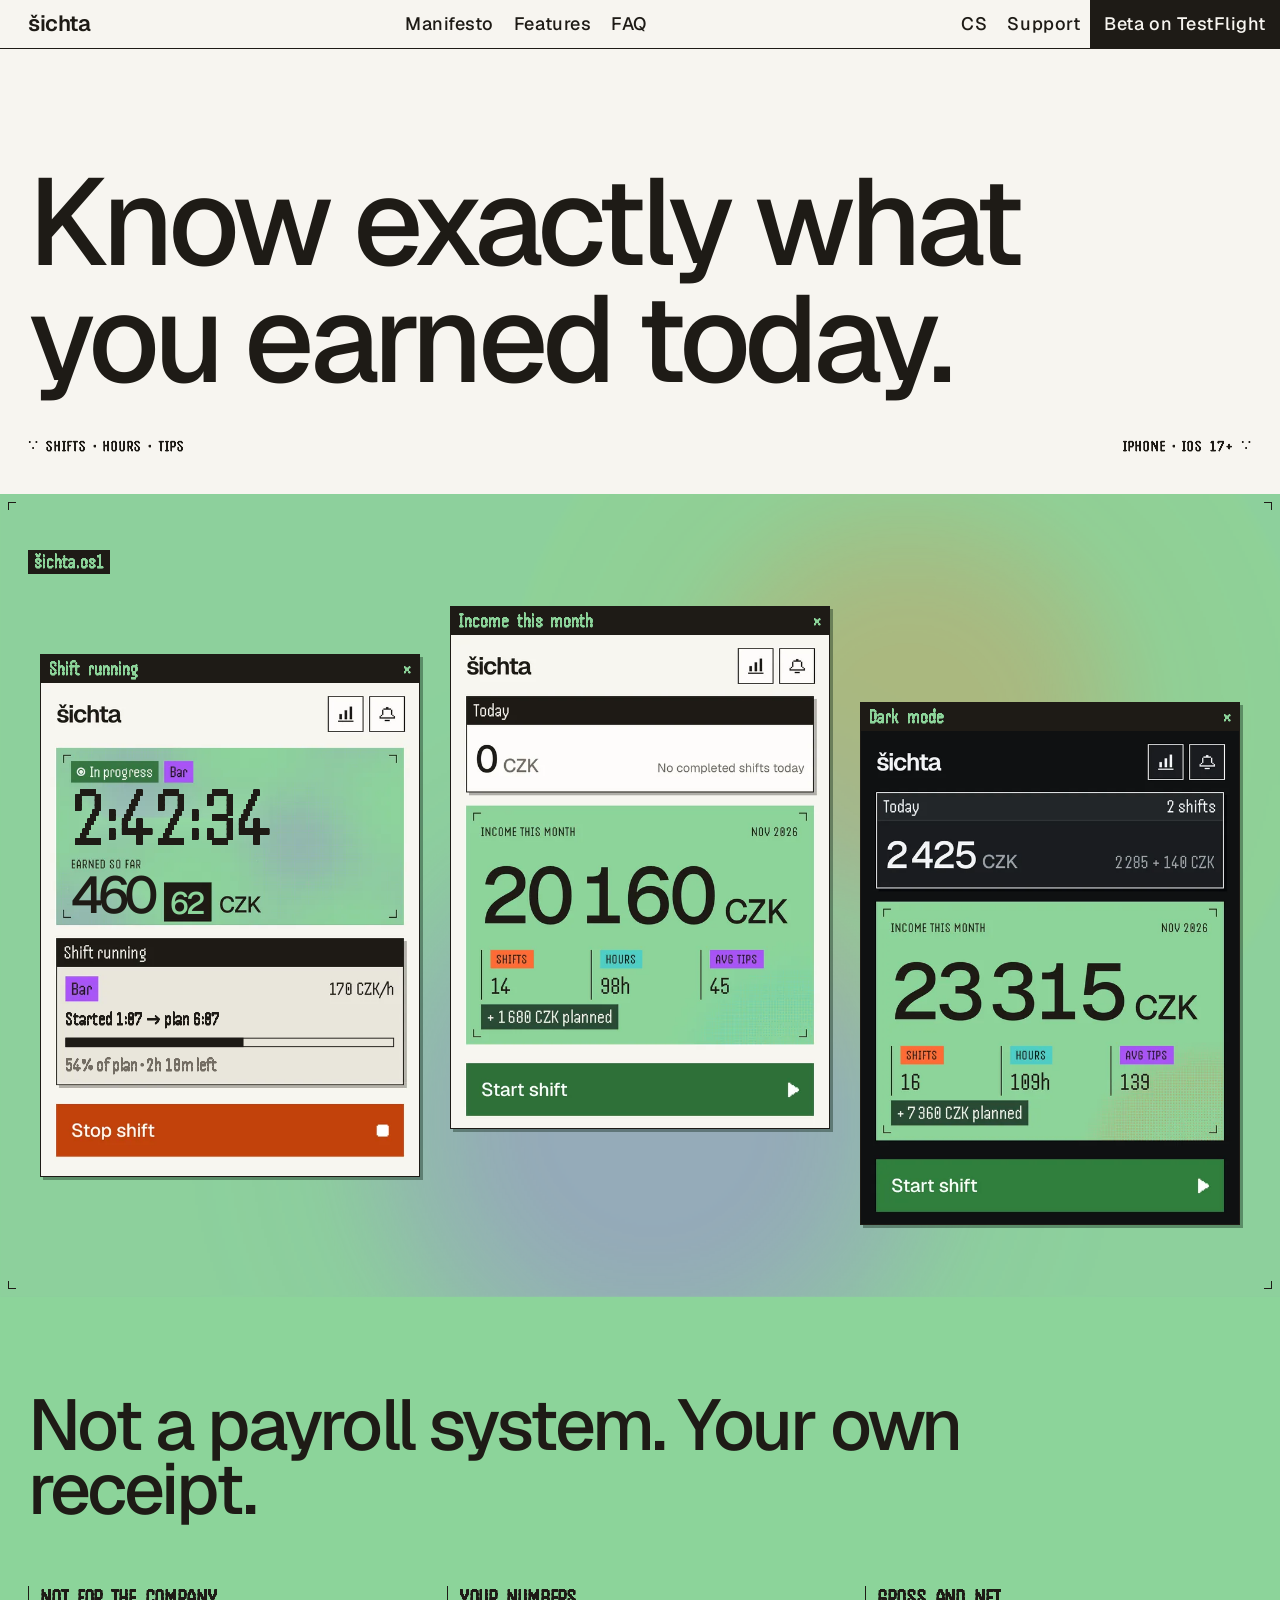
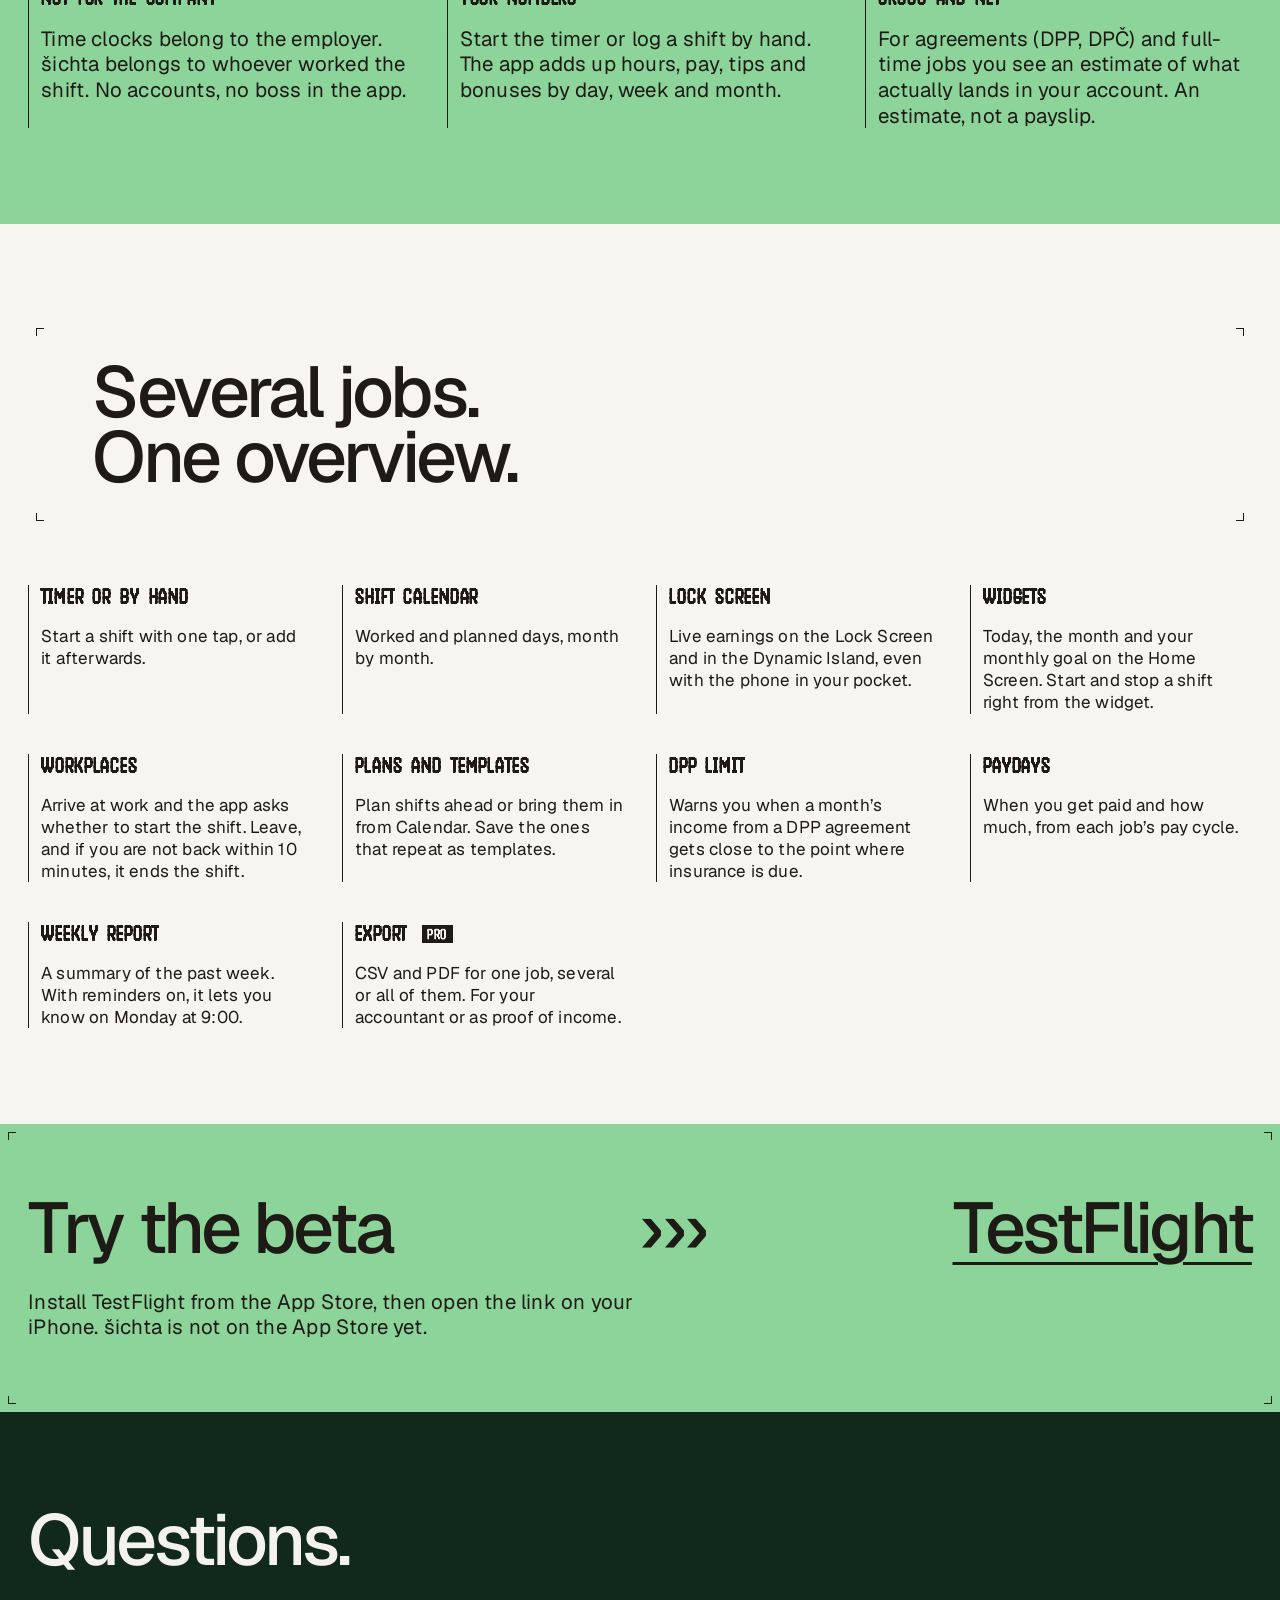
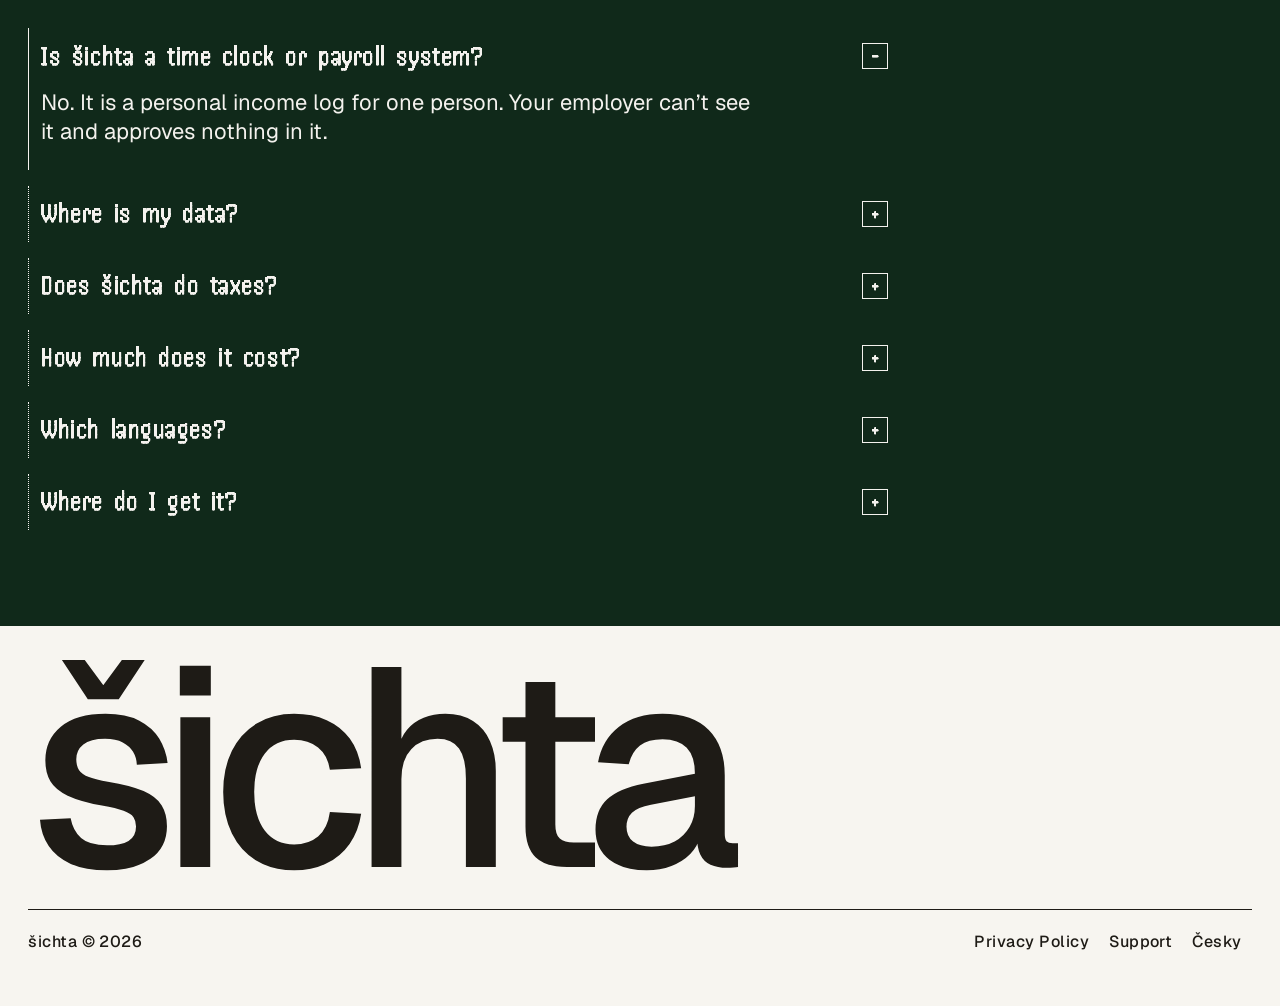
==== commit ce979c2e: "Landing: link previews with the colour blobs og-cs/og-en now show the stage's purple and orange half" ====
--- a/index.en.html
+++ b/index.en.html
@@ -19,7 +19,7 @@
 <meta property="og:title" content="šichta — know exactly what you earned today">
 <meta property="og:description" content="šichta is a personal log of your shifts and earnings for side jobs, agreements and full-time work. Timer, tips, net pay estimate, paydays and widgets. iPhone beta on TestFlight.">
 <meta property="og:url" content="https://theanhgen.github.io/sichta-legal/index.en.html">
-<meta property="og:image" content="https://theanhgen.github.io/sichta-legal/assets/img/og-en.png?v=5">
+<meta property="og:image" content="https://theanhgen.github.io/sichta-legal/assets/img/og-en.png?v=6">
 <meta property="og:image:width" content="1200">
 <meta property="og:image:height" content="630">
 <meta property="og:image:alt" content="šichta — your personal log of shifts and earnings">
